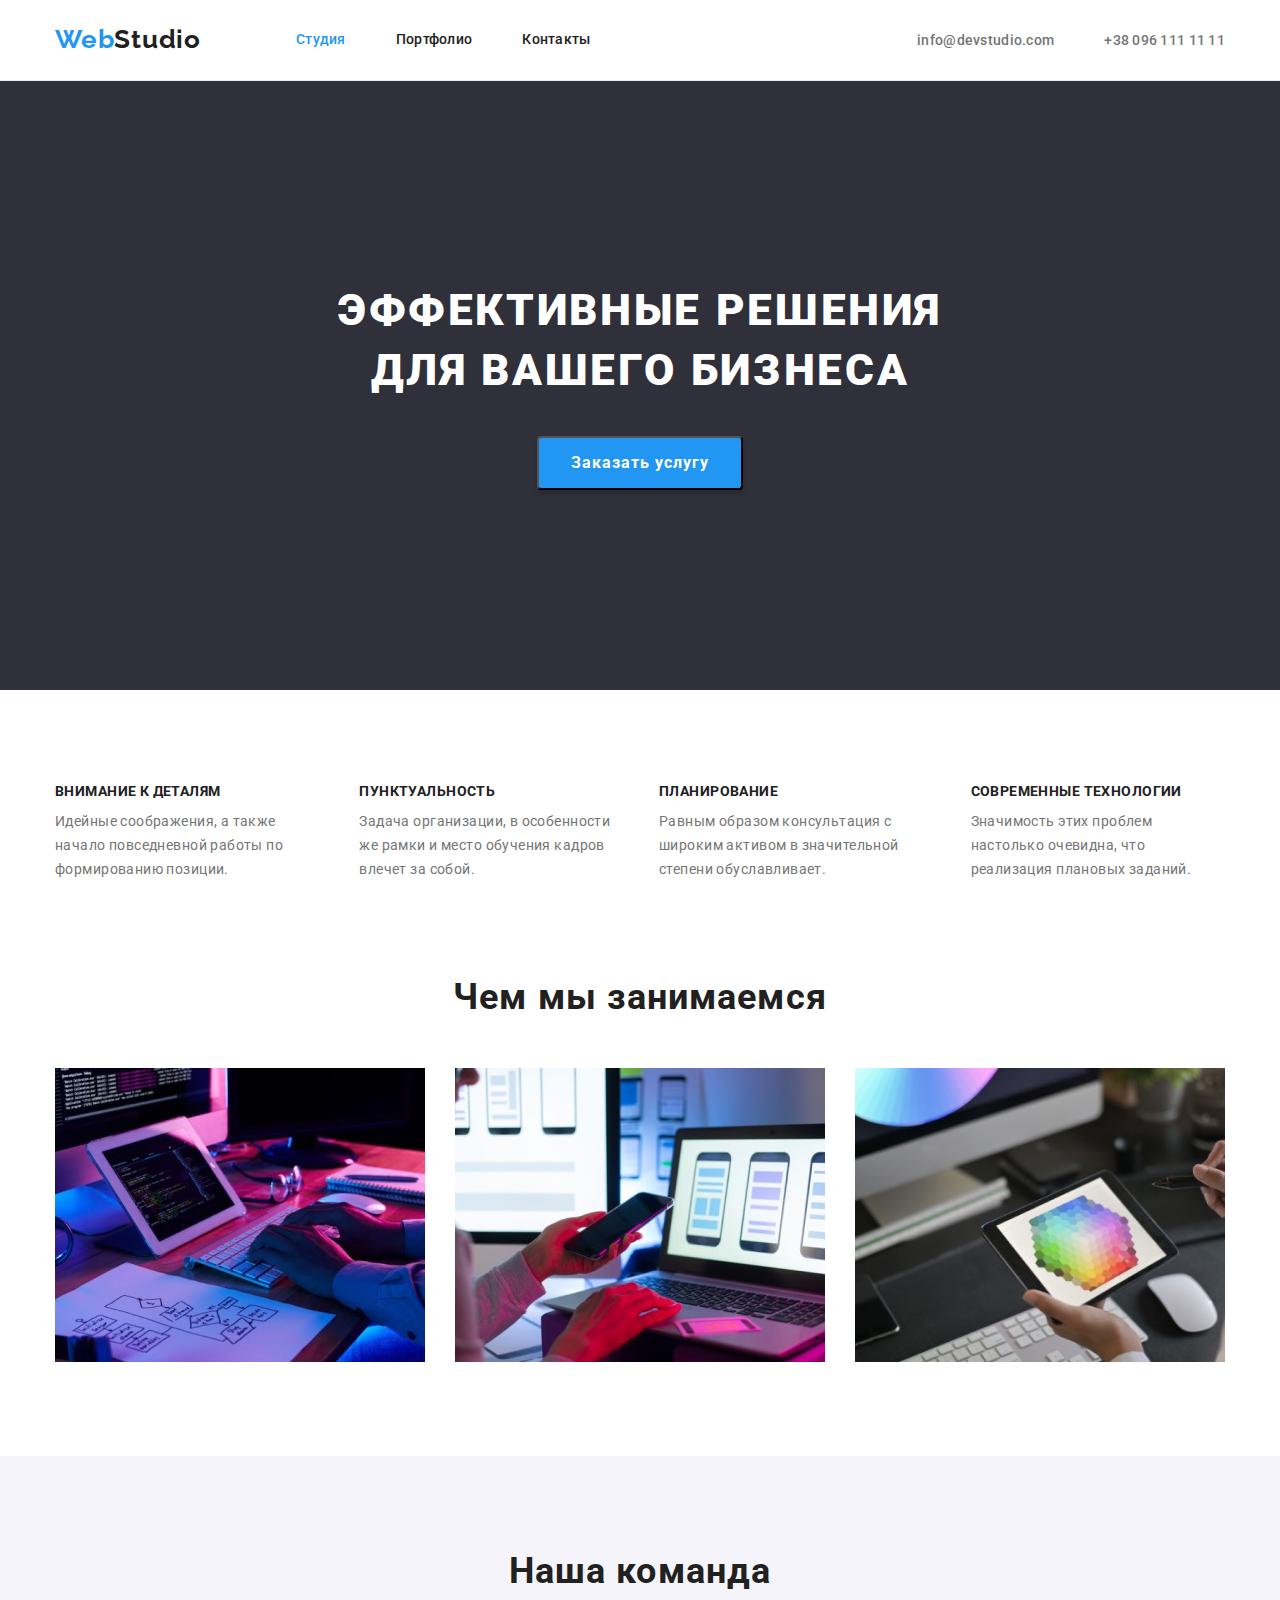
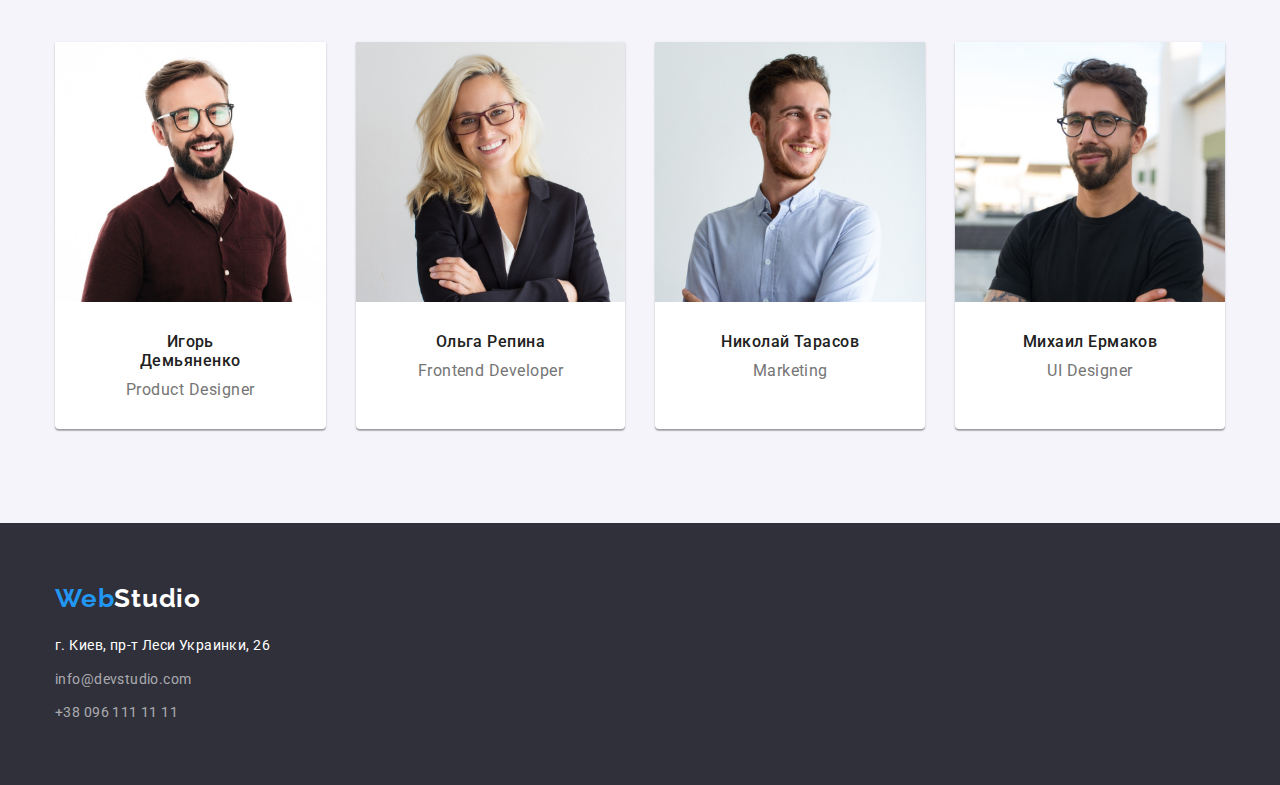
==== index.html @ 29672356 "clone file from hw-03" ====
<!DOCTYPE html>
<html lang="en">

<head>
    <meta charset="UTF-8" />
    <meta http-equiv="X-UA-Compatible" content="IE=edge" />
    <meta name="viewport" content="width=device-width, initial-scale=1.0" />
    <link rel="preconnect" href="https://fonts.googleapis.com" />
    <link rel="preconnect" href="https://fonts.gstatic.com" crossorigin />
    <link href="https://fonts.googleapis.com/css2?family=Raleway:wght@700&family=Roboto:wght@400;500;700;900&display=swap" rel="stylesheet" />
    <title>WebStudio</title>
    <link rel="stylesheet" href="https://cdnjs.cloudflare.com/ajax/libs/modern-normalize/1.1.0/modern-normalize.min.css" />
    <link rel="stylesheet" href="./css/styles.css" />
</head>

<body>
    <!-- Header -->
    <header class="header">
        <!-- Navigation -->
        <div class="container nav-container">
            <nav class="nav">
                <a href="./index.html" class="logo-header link">
            Web<span class="logo-header-span">Studio</span>
          </a>
                <ul class="nav-list list">
                    <li class="nav-item">
                        <a href="./index.html" class="nav-link current link">Студия</a>
                    </li>
                    <li class="nav-item">
                        <a href="./portfolio.html" class="nav-link link">Портфолио</a>
                    </li>
                    <li class="nav-item">
                        <a href="#" class="nav-link link">Контакты</a>
                    </li>
                </ul>
            </nav>

            <ul class="contact-nav list">
                <li class="contact-item">
                    <a href="mailto:info@devstudio.com" class="contact-link link">info@devstudio.com</a>
                </li>
                <li class="contact-item">
                    <a href="tel:+380961111111" class="contact-link link">+38 096 111 11 11</a>
                </li>
            </ul>
        </div>
    </header>
    <!-- Main Content -->
    <main class="main">
        <!-- Section order service -->
        <section class="order-service section">
            <div class="container">
                <h1 class="main-title">
                    Эффективные решения
                    <br /> для вашего бизнеса
                </h1>
                <button class="btn-primary" type="button">Заказать услугу</button>
            </div>
        </section>
        <!-- Section Features -->
        <section class="main-features section">
            <div class="container">
                <h2 class="visually-hidden">Особенности</h2>

                <ul class="features-list list">
                    <li class="feature-item">
                        <h3 class="title">Внимание к деталям</h3>
                        <p class="text">
                            Идейные соображения, а также начало повседневной работы по формированию позиции.
                        </p>
                    </li>

                    <li class="feature-item">
                        <h3 class="title">Пунктуальность</h3>
                        <p class="text">
                            Задача организации, в особенности же рамки и место обучения кадров влечет за собой.
                        </p>
                    </li>

                    <li class="feature-item">
                        <h3 class="title">Планирование</h3>
                        <p class="text">
                            Равным образом консультация с широким активом в значительной степени обуславливает.
                        </p>
                    </li>

                    <li class="feature-item">
                        <h3 class="title">Современные технологии</h3>
                        <p class="text">
                            Значимость этих проблем настолько очевидна, что реализация плановых заданий.
                        </p>
                    </li>
                </ul>
            </div>
        </section>
        <!-- Section what we do -->
        <section class="work section">
            <div class="container">
                <h2 class="work-title">Чем мы занимаемся</h2>
                <ul class="work-list list">
                    <li class="work-item">
                        <img src="images/box1.jpg" alt="Разработка приложения" width="370" />
                    </li>
                    <li class="work-item">
                        <img src="images/box2.jpg" alt="Разработка мобильного приложения" width="370" />
                    </li>
                    <li class="work-item">
                        <img src="images/box3.jpg" alt="Разработка дизайна" width="370" />
                    </li>
                </ul>
            </div>
        </section>
        <!-- Our team -->
        <section class="our-team section">
            <div class="container">
                <h2 class="our-team-title">Наша команда</h2>
                <ul class="team-list list">
                    <li class="team-item">
                        <img src="images/img.jpg" alt="Фото Игорь Демьяненко" class="photo-team" width="270" />
                        <div class="team-wrap">
                            <h3 class="title">Игорь Демьяненко</h3>
                            <p lang="en" class="text">Product Designer</p>
                        </div>
                    </li>

                    <li class="team-item">
                        <img src="images/img1.jpg" alt="Фото Ольга Репина" class="photo-team" width="270" />
                        <div class="team-wrap">
                            <h3 class="title">Ольга Репина</h3>
                            <p lang="en" class="text">Frontend Developer</p>
                        </div>
                    </li>

                    <li class="team-item">
                        <img src="images/img2.jpg" alt="Фото Николай Тарасов" class="photo-team" width="270" />
                        <div class="team-wrap">
                            <h3 class="title">Николай Тарасов</h3>
                            <p lang="en" class="text">Marketing</p>
                        </div>
                    </li>

                    <li class="team-item">
                        <img src="images/img3.jpg" alt="Фото Михаил Ермаков" class="photo-team" width="270" />
                        <div class="team-wrap">
                            <h3 class="title">Михаил Ермаков</h3>
                            <p lang="en" class="text">UI Designer</p>
                        </div>
                    </li>
                </ul>
            </div>
        </section>
    </main>
    <!-- Footer -->
    <footer class="footer">
        <address class="address">
        <div class="container">
          <a href="./index.html" class="logo-footer link">
            Web<span class="logo-footer-span">Studio</span>
          </a>
          <ul class="contacts list">
            <li class="contacts-item">
              <a
                href="https://goo.gl/maps/u7yBzn2zctHJCY1Q6"
                target="_blank"
                class="post-address link"
                rel="noreferrer noopener nofollow "
                >г. Киев, пр-т Леси Украинки, 26</a
              >
            </li>
            <li class="contacts-item">
              <a href="mailto:info@devstudio.com " class="contact-item-link link"
                >info@devstudio.com</a
              >
            </li>
            <li class="contacts-item">
              <a href="tel:+380961111111" class="contact-item-link link">+38 096 111 11 11</a>
            </li>
          </ul>
        </div>
      </address>
    </footer>
</body>

</html>
---- css/styles.css ----
:root {
    --brand-color: #2196f3;
    --btn-hover: #188ce8;
    --main-color: #212121;
    --second-color: #757575;
    --accent-color: #ffffff;
    --background: #2f303a;
    --foot-color: rgba(255, 255, 255, 0.6);
    --portfolio-bcg-color: #f5f4fa;
}

body {
    font-family: 'Roboto', sans-serif;
    font-style: normal;
    font-size: 14px;
    color: var(--main-color);
}

h1,
h2,
h3,
h4,
h5,
h6,
p {
    margin-top: 0;
    margin-bottom: 0;
}

ul,
ol {
    margin: 0;
    padding-left: 0;
}

img {
    display: block;
    max-width: 100%;
    height: auto;
}

.link {
    text-decoration: none;
    padding: 10px 0;
}

.list {
    list-style: none;
}

.section {
    padding-top: 94px;
    padding-bottom: 94px;
}


/* Header */

.header {
    border-bottom: 1px solid #ececec;
}

.container {
    width: 100%;
    max-width: 1200px;
    padding-left: 15px;
    padding-right: 15px;
    margin-left: auto;
    margin-right: auto;
}

.logo-header {
    font-family: 'Raleway', sans-serif;
    font-style: Bold;
    font-weight: 700;
    font-size: 26px;
    line-height: 1.2;
    letter-spacing: 0.03em;
    color: var(--brand-color);
    padding: 24px 0 25px;
}

.logo-header-span {
    color: var(--main-color);
}

.nav-container {
    display: flex;
    align-items: center;
}

.nav {
    display: flex;
    align-items: center;
}

.nav-list {
    font-weight: 500;
    line-height: 1.14;
    letter-spacing: 0.02em;
    margin-left: 95px;
    display: flex;
    gap: 50px;
}

.nav-list .nav-item:last-child {
    margin-right: 0;
}

.contact-nav {
    margin-left: auto;
    display: flex;
    justify-content: space-between;
}

.contact-nav .link {
    font-weight: 500;
    line-height: 1.14;
    letter-spacing: 0.02em;
    color: var(--second-color);
}

.contact-item {
    margin-left: 50px;
}

.contact-nav .contact-item:first-child {
    margin-left: 0;
}

.nav-link {
    color: var(--main-color);
    display: inline-block;
}

.current {
    color: var(--brand-color);
}

.nav-link:hover,
.contact-link:hover,
.contact-item-link:hover,
.post-address:hover,
.nav-link:focus,
.contact-link:focus,
.contact-item-link:focus,
.post-address:focus {
    color: var(--brand-color);
}


/* Main */

.order-service {
    background-color: var(--background);
    text-align: center;
    padding: 200px 0;
}

.main-title {
    margin-bottom: 35px;
    font-weight: 900;
    font-size: 44px;
    line-height: 1.36;
    text-align: center;
    letter-spacing: 0.06em;
    text-transform: uppercase;
    color: var(--accent-color);
}

.btn-primary {
    background: var(--brand-color);
    box-shadow: 0px 4px 4px rgba(0, 0, 0, 0.15);
    border-radius: 4px;
    font-family: inherit;
    font-style: normal;
    font-weight: 700;
    font-size: 16px;
    line-height: 1.9;
    text-align: center;
    letter-spacing: 0.06em;
    color: var(--accent-color);
    padding: 10px 32px;
}

.btn-primary:hover,
.btn-primary:focus {
    background-color: var(--btn-hover);
}


/* Features */

.features-list {
    display: flex;
    gap: 30px;
}

.visually-hidden {
    position: absolute;
    width: 1px;
    height: 1px;
    margin: -1px;
    border: 0;
    padding: 0;
    white-space: nowrap;
    clip-path: inset(100%);
    clip: rect(0 0 0 0);
    overflow: hidden;
}

.features-list .title {
    font-size: 14px;
    font-weight: 700;
    line-height: 1.14;
    letter-spacing: 0.03em;
    text-transform: uppercase;
    margin-bottom: 10px;
}

.features-list .text {
    font-weight: 400;
    line-height: 1.7;
    letter-spacing: 0.03em;
    color: var(--second-color);
}


/* What we do */

.work {
    padding-top: 0;
}

.work-title {
    margin-bottom: 50px;
}

.work-list {
    display: flex;
    justify-content: center;
    gap: 30px;
}


/* Our team */

.our-team {
    background-color: var(--portfolio-bcg-color);
}

.our-team-title {
    margin-bottom: 50px;
}

.team-list {
    display: flex;
    gap: 30px;
}

.team-item {
    margin-right: auto;
    background: #ffffff;
    box-shadow: 0px 1px 3px rgba(0, 0, 0, 0.12), 0px 1px 1px rgba(0, 0, 0, 0.14), 0px 2px 1px rgba(0, 0, 0, 0.2);
    border-radius: 0px 0px 4px 4px;
}

.work-title,
.our-team-title {
    font-weight: 700;
    font-size: 36px;
    line-height: 1.17;
    text-align: center;
    letter-spacing: 0.03em;
}

.team-wrap {
    padding: 30px 59px;
}

.team-list .title {
    font-weight: 500;
    font-size: 16px;
    line-height: 1.19;
    text-align: center;
    letter-spacing: 0.03em;
    margin-bottom: 10px;
}

.team-list .text {
    font-weight: 400;
    font-size: 16px;
    line-height: 1.19;
    text-align: center;
    letter-spacing: 0.03em;
    color: var(--second-color);
}


/* Footer */

.footer {
    padding: 60px 0;
    background-color: var(--background);
}

.address {
    font-style: normal;
}

.logo-footer {
    font-family: 'Raleway', sans-serif;
    font-weight: 700;
    font-size: 26px;
    line-height: 1.19;
    letter-spacing: 0.03em;
    color: var(--brand-color);
    padding: 0;
}

.logo-footer-span {
    color: var(--accent-color);
}

.contacts {
    margin-top: 20px;
}

.contacts .contacts-item {
    margin-bottom: 10px;
}

.contacts .contacts-item:last-child {
    margin-bottom: 0;
}

.post-address {
    font-weight: 400;
    line-height: 1.7;
    letter-spacing: 0.03em;
    color: var(--accent-color);
    padding: 0;
}

.contact-item-link {
    font-weight: 400;
    line-height: 1.7;
    letter-spacing: 0.03em;
    color: var(--foot-color);
    padding: 0;
}


/* portfolio css */

.filters {
    display: flex;
    justify-content: center;
    margin-bottom: 46px;
    gap: 8px;
}

.portfolio-btn {
    color: var(--main-color);
    background-color: var(--portfolio-bcg-color);
    border-radius: 4px;
    border-style: none;
    font-family: inherit;
    font-style: normal;
    font-weight: 500;
    font-size: 16px;
    line-height: 1.6;
    text-align: center;
    letter-spacing: 0.03em;
    cursor: pointer;
    padding: 6px 22px;
}

.portfolio-btn:hover,
.portfolio-btn:focus,
.current-btn {
    background-color: var(--brand-color);
    color: var(--accent-color);
    box-shadow: 0px 3px 1px rgba(0, 0, 0, 0.1), 0px 1px 2px rgba(0, 0, 0, 0.08), 0px 2px 2px rgba(0, 0, 0, 0.12);
}

.projects .title {
    font-weight: 700;
    font-size: 18px;
    line-height: 2;
    letter-spacing: 0.06em;
    margin-bottom: 4px;
}

.projects .text {
    font-weight: 400;
    font-size: 16px;
    line-height: 1.9;
    letter-spacing: 0.03em;
    color: var(--second-color);
}

.projects {
    display: flex;
    flex-wrap: wrap;
    gap: 30px;
}

.projects>.projects-item {
    width: calc((100% - 60px) / 3);
}

.item-wrap {
    border-bottom: 1px solid #eeeeee;
    border-left: 1px solid #eeeeee;
    border-right: 1px solid #eeeeee;
    padding: 20px 24px;
}
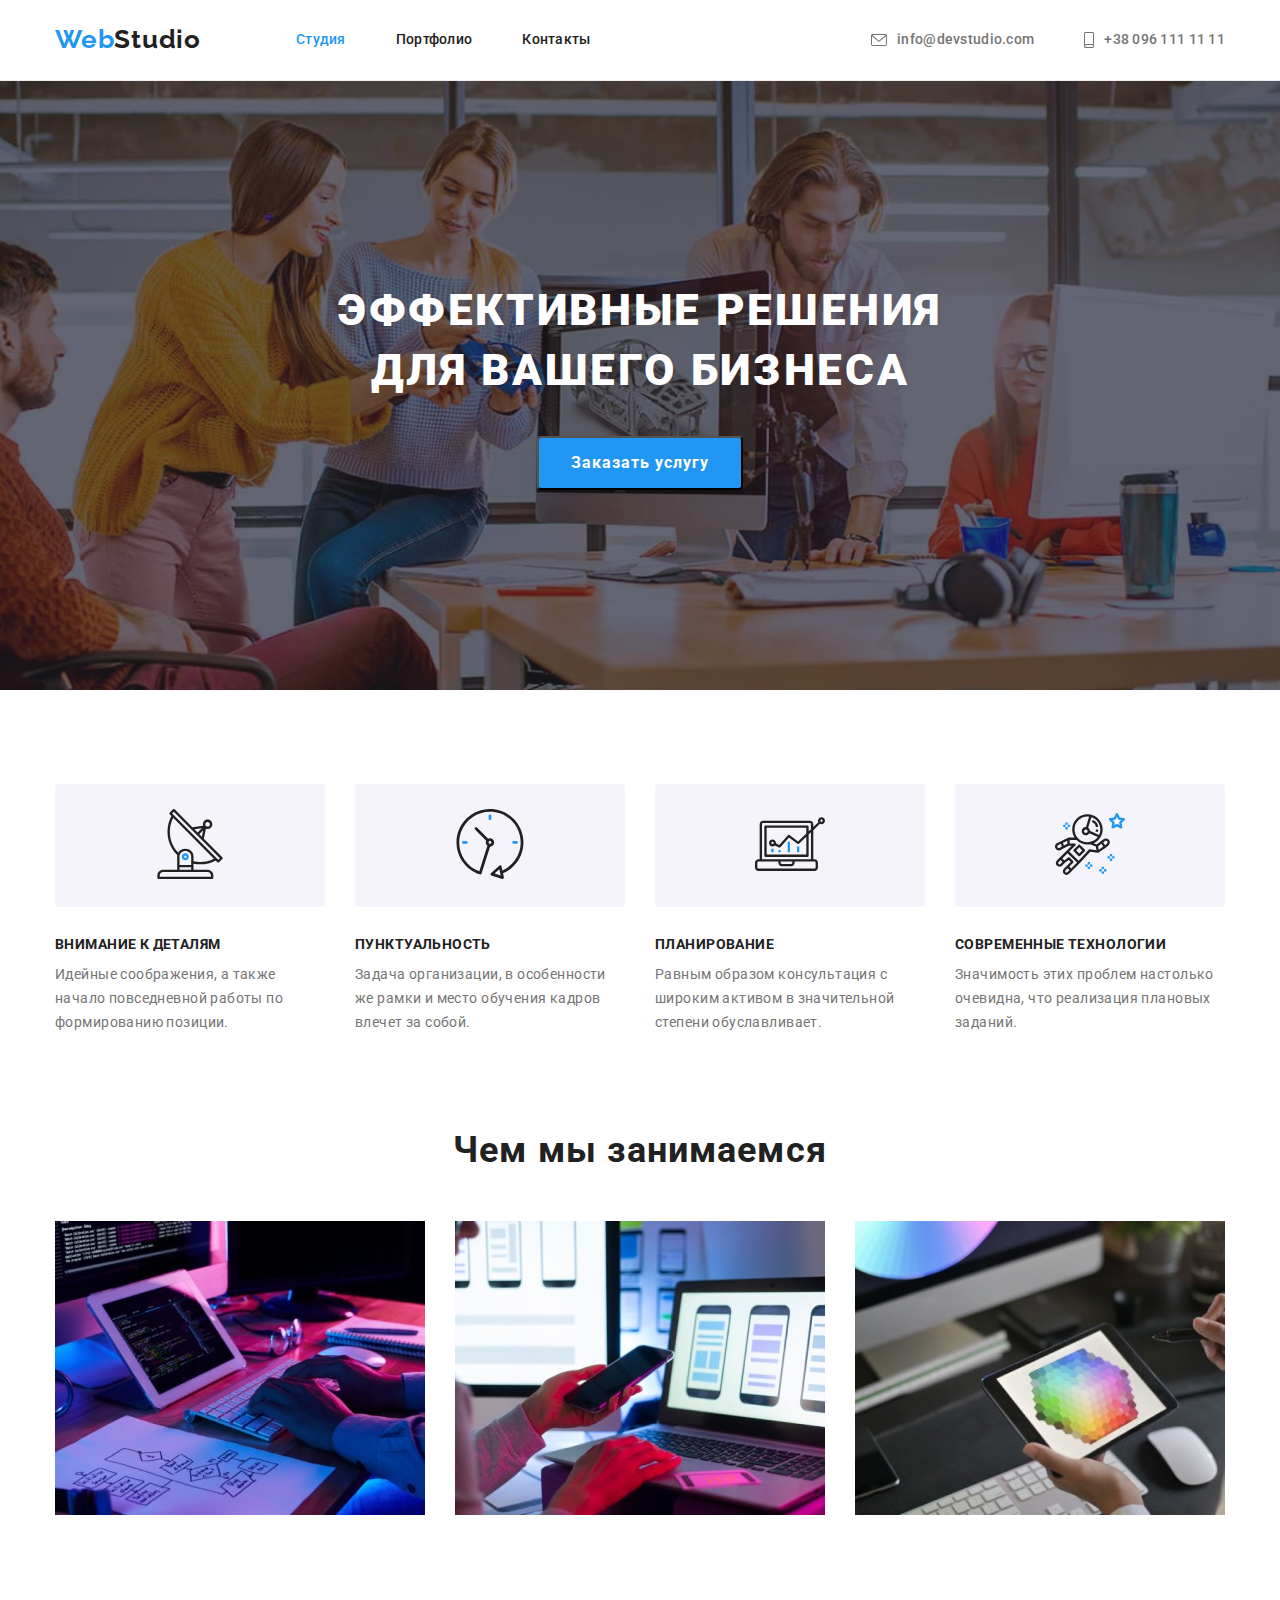
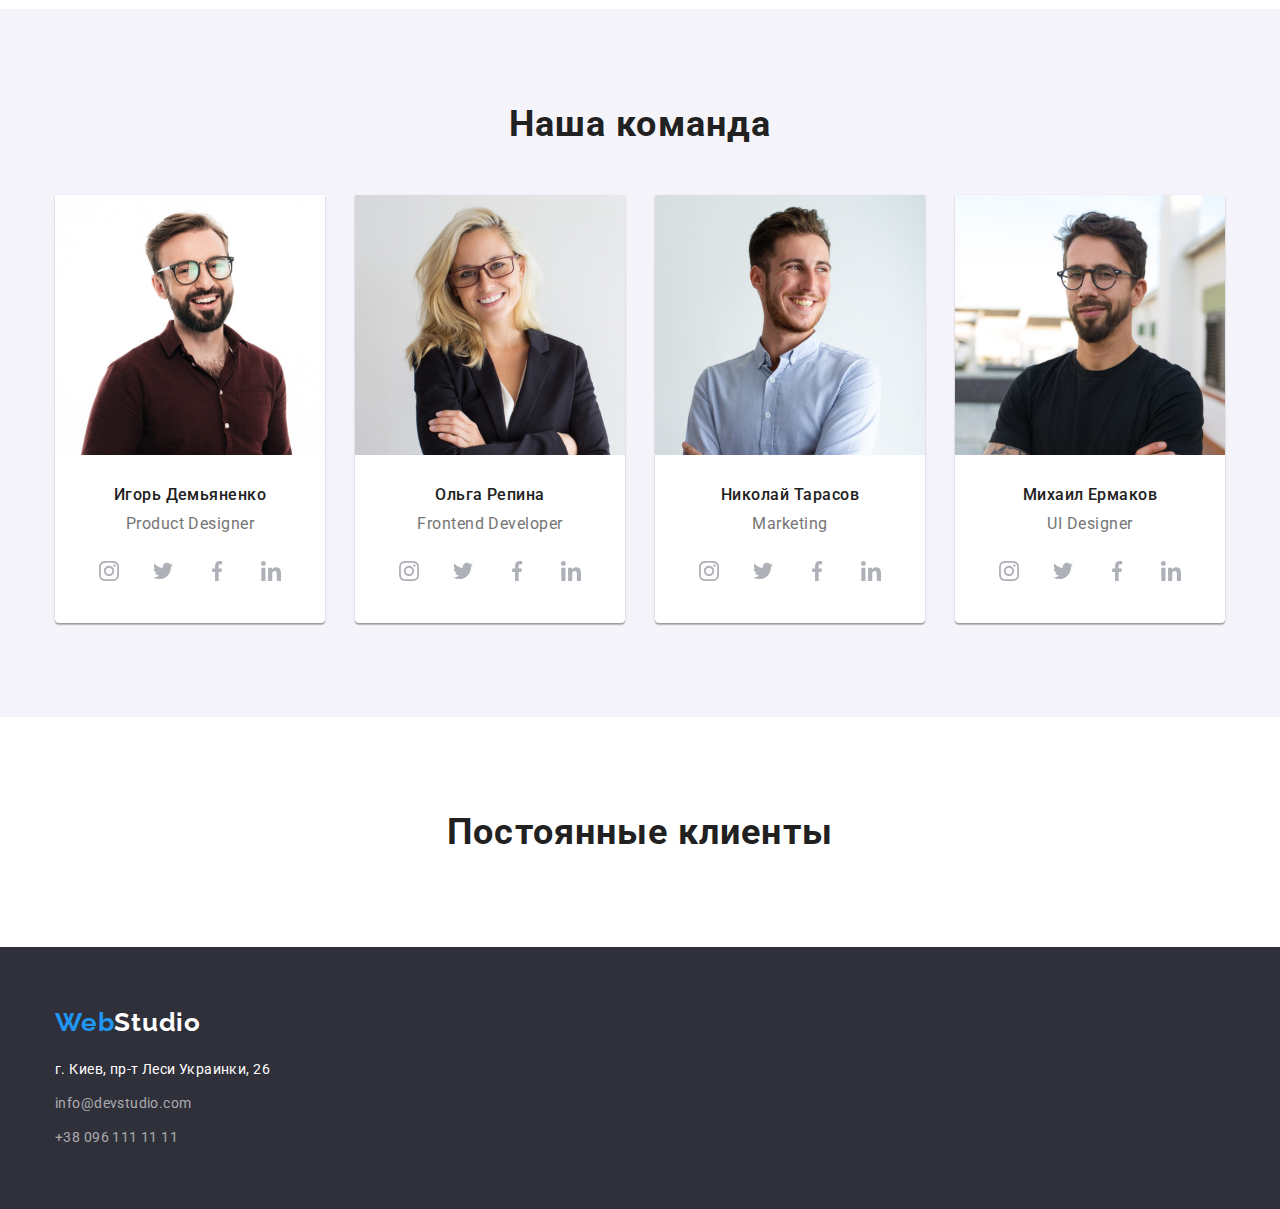
==== commit 7d43f8fb: "added layout changes" ====
--- a/index.html
+++ b/index.html
@@ -37,9 +37,15 @@
 
             <ul class="contact-nav list">
                 <li class="contact-item">
-                    <a href="mailto:info@devstudio.com" class="contact-link link">info@devstudio.com</a>
+                    <svg class="icon-header" width="16px" height="12px">
+              <use href="./images/icons.svg#icon-envelope"></use>
+            </svg>
+                    <a href="mailto:info@devstudio.com" class="contact-link link">info@devstudio.com </a>
                 </li>
                 <li class="contact-item">
+                    <svg class="icon-header" width="10px" height="16px">
+              <use href="./images/icons.svg#icon-smartphone"></use>
+            </svg>
                     <a href="tel:+380961111111" class="contact-link link">+38 096 111 11 11</a>
                 </li>
             </ul>
@@ -64,31 +70,59 @@
 
                 <ul class="features-list list">
                     <li class="feature-item">
-                        <h3 class="title">Внимание к деталям</h3>
-                        <p class="text">
-                            Идейные соображения, а также начало повседневной работы по формированию позиции.
-                        </p>
+                        <div class="features-card">
+                            <div class="icon-thumb">
+                                <svg class="icon-features" width="70" height="70">
+                    <use href="./images/icons.svg#icon-antenna"></use>
+                  </svg>
+                            </div>
+                            <h3 class="title">Внимание к деталям</h3>
+                            <p class="text">
+                                Идейные соображения, а также начало повседневной работы по формированию позиции.
+                            </p>
+                        </div>
                     </li>
 
                     <li class="feature-item">
-                        <h3 class="title">Пунктуальность</h3>
-                        <p class="text">
-                            Задача организации, в особенности же рамки и место обучения кадров влечет за собой.
-                        </p>
+                        <div class="features-card">
+                            <div class="icon-thumb">
+                                <svg class="icon-features" width="70" height="70">
+                    <use href="./images/icons.svg#icon-clock"></use>
+                  </svg>
+                            </div>
+                            <h3 class="title">Пунктуальность</h3>
+                            <p class="text">
+                                Задача организации, в особенности же рамки и место обучения кадров влечет за собой.
+                            </p>
+                        </div>
                     </li>
 
                     <li class="feature-item">
-                        <h3 class="title">Планирование</h3>
-                        <p class="text">
-                            Равным образом консультация с широким активом в значительной степени обуславливает.
-                        </p>
+                        <div class="features-card">
+                            <div class="icon-thumb">
+                                <svg class="icon-features" width="70" height="70">
+                    <use href="./images/icons.svg#icon-diagram"></use>
+                  </svg>
+                            </div>
+                            <h3 class="title">Планирование</h3>
+                            <p class="text">
+                                Равным образом консультация с широким активом в значительной степени обуславливает.
+                            </p>
+                        </div>
                     </li>
 
                     <li class="feature-item">
-                        <h3 class="title">Современные технологии</h3>
-                        <p class="text">
-                            Значимость этих проблем настолько очевидна, что реализация плановых заданий.
-                        </p>
+                        <div class="features-card">
+                            <div class="icon-thumb">
+                                <svg class="icon-features" width="70" height="70">
+                    <use href="./images/icons.svg#icon-astronaut"></use>
+                  </svg>
+                            </div>
+                            <h3 class="title">Современные технологии</h3>
+                            <p class="text">
+                                Значимость этих проблем настолько очевидна, что реализация плановых заданий.
+                            </p>
+                        </div>
                     </li>
                 </ul>
             </div>
@@ -120,6 +154,36 @@
                         <div class="team-wrap">
                             <h3 class="title">Игорь Демьяненко</h3>
                             <p lang="en" class="text">Product Designer</p>
+                            <ul class="team-soc list">
+                                <li class="team-soc-item">
+                                    <a href="" class="team-soc-link link">
+                                        <svg class="team-soc-icon" width="20" height="20">
+                        <use href="./images/icons.svg#icon-instagram"></use>
+                      </svg>
+                                    </a>
+                                </li>
+                                <li class="team-soc-item">
+                                    <a href="" class="team-soc-link link">
+                                        <svg class="team-soc-icon" width="20" height="20">
+                        <use href="./images/icons.svg#icon-twitter"></use>
+                      </svg>
+                                    </a>
+                                </li>
+                                <li class="team-soc-item">
+                                    <a href="" class="team-soc-link link">
+                                        <svg class="team-soc-icon" width="20" height="20">
+                        <use href="./images/icons.svg#icon-facebook"></use>
+                      </svg>
+                                    </a>
+                                </li>
+                                <li class="team-soc-item">
+                                    <a href="" class="team-soc-link link">
+                                        <svg class="team-soc-icon" width="20" height="20">
+                        <use href="./images/icons.svg#icon-linkedin"></use>
+                      </svg>
+                                    </a>
+                                </li>
+                            </ul>
                         </div>
                     </li>
 
@@ -128,6 +192,36 @@
                         <div class="team-wrap">
                             <h3 class="title">Ольга Репина</h3>
                             <p lang="en" class="text">Frontend Developer</p>
+                            <ul class="team-soc list">
+                                <li class="team-soc-item">
+                                    <a href="" class="team-soc-link link">
+                                        <svg class="team-soc-icon" width="20" height="20">
+                        <use href="./images/icons.svg#icon-instagram"></use>
+                      </svg>
+                                    </a>
+                                </li>
+                                <li class="team-soc-item">
+                                    <a href="" class="team-soc-link link">
+                                        <svg class="team-soc-icon" width="20" height="20">
+                        <use href="./images/icons.svg#icon-twitter"></use>
+                      </svg>
+                                    </a>
+                                </li>
+                                <li class="team-soc-item">
+                                    <a href="" class="team-soc-link link">
+                                        <svg class="team-soc-icon" width="20" height="20">
+                        <use href="./images/icons.svg#icon-facebook"></use>
+                      </svg>
+                                    </a>
+                                </li>
+                                <li class="team-soc-item">
+                                    <a href="" class="team-soc-link link">
+                                        <svg class="team-soc-icon" width="20" height="20">
+                        <use href="./images/icons.svg#icon-linkedin"></use>
+                      </svg>
+                                    </a>
+                                </li>
+                            </ul>
                         </div>
                     </li>
 
@@ -136,6 +230,36 @@
                         <div class="team-wrap">
                             <h3 class="title">Николай Тарасов</h3>
                             <p lang="en" class="text">Marketing</p>
+                            <ul class="team-soc list">
+                                <li class="team-soc-item">
+                                    <a href="" class="team-soc-link link">
+                                        <svg class="team-soc-icon" width="20" height="20">
+                        <use href="./images/icons.svg#icon-instagram"></use>
+                      </svg>
+                                    </a>
+                                </li>
+                                <li class="team-soc-item">
+                                    <a href="" class="team-soc-link link">
+                                        <svg class="team-soc-icon" width="20" height="20">
+                        <use href="./images/icons.svg#icon-twitter"></use>
+                      </svg>
+                                    </a>
+                                </li>
+                                <li class="team-soc-item">
+                                    <a href="" class="team-soc-link link">
+                                        <svg class="team-soc-icon" width="20" height="20">
+                        <use href="./images/icons.svg#icon-facebook"></use>
+                      </svg>
+                                    </a>
+                                </li>
+                                <li class="team-soc-item">
+                                    <a href="" class="team-soc-link link">
+                                        <svg class="team-soc-icon" width="20" height="20">
+                        <use href="./images/icons.svg#icon-linkedin"></use>
+                      </svg>
+                                    </a>
+                                </li>
+                            </ul>
                         </div>
                     </li>
 
@@ -144,7 +268,62 @@
                         <div class="team-wrap">
                             <h3 class="title">Михаил Ермаков</h3>
                             <p lang="en" class="text">UI Designer</p>
-                        </div>
+                            <ul class="team-soc list">
+                                <li class="team-soc-item">
+                                    <a href="" class="team-soc-link link">
+                                        <svg class="team-soc-icon" width="20" height="20">
+                        <use href="./images/icons.svg#icon-instagram"></use>
+                      </svg>
+                                    </a>
+                                </li>
+                                <li class="team-soc-item">
+                                    <a href="" class="team-soc-link link">
+                                        <svg class="team-soc-icon" width="20" height="20">
+                        <use href="./images/icons.svg#icon-twitter"></use>
+                      </svg>
+                                    </a>
+                                </li>
+                                <li class="team-soc-item">
+                                    <a href="" class="team-soc-link link">
+                                        <svg class="team-soc-icon" width="20" height="20">
+                        <use href="./images/icons.svg#icon-facebook"></use>
+                      </svg>
+                                    </a>
+                                </li>
+                                <li class="team-soc-item">
+                                    <a href="" class="team-soc-link link">
+                                        <svg class="team-soc-icon" width="20" height="20">
+                        <use href="./images/icons.svg#icon-linkedin"></use>
+                      </svg>
+                                    </a>
+                                </li>
+                            </ul>
+                        </div>
+                    </li>
+                </ul>
+            </div>
+        </section>
+        <section class="clients section">
+            <div class="container">
+                <h2 class="clients-title title">Постоянные клиенты</h2>
+                <ul class="clients-list list">
+                    <li class="clients-list-item">
+                        <a href="" class="clients-link link"></a>
+                    </li>
+                    <li class="clients-list-item">
+                        <a href="" class="clients-link link"></a>
+                    </li>
+                    <li class="clients-list-item">
+                        <a href="" class="clients-link link"></a>
+                    </li>
+                    <li class="clients-list-item">
+                        <a href="" class="clients-link link"></a>
+                    </li>
+                    <li class="clients-list-item">
+                        <a href="" class="clients-link link"></a>
+                    </li>
+                    <li class="clients-list-item">
+                        <a href="" class="clients-link link"></a>
                     </li>
                 </ul>
             </div>
--- a/css/styles.css
+++ b/css/styles.css
@@ -7,10 +7,11 @@
     --background: #2f303a;
     --foot-color: rgba(255, 255, 255, 0.6);
     --portfolio-bcg-color: #f5f4fa;
+    --icon-social-color: #afb1b8;
 }
 
 body {
-    font-family: 'Roboto', sans-serif;
+    font-family: "Roboto", sans-serif;
     font-style: normal;
     font-size: 14px;
     color: var(--main-color);
@@ -70,7 +71,7 @@
 }
 
 .logo-header {
-    font-family: 'Raleway', sans-serif;
+    font-family: "Raleway", sans-serif;
     font-style: Bold;
     font-weight: 700;
     font-size: 26px;
@@ -113,7 +114,7 @@
     justify-content: space-between;
 }
 
-.contact-nav .link {
+.contact-nav .contact-link {
     font-weight: 500;
     line-height: 1.14;
     letter-spacing: 0.02em;
@@ -122,10 +123,18 @@
 
 .contact-item {
     margin-left: 50px;
+    display: inline flex;
+    align-items: center;
+    color: var(--second-color);
 }
 
 .contact-nav .contact-item:first-child {
     margin-left: 0;
+}
+
+.icon-header {
+    margin-right: 10px;
+    fill: currentColor;
 }
 
 .nav-link {
@@ -144,7 +153,9 @@
 .nav-link:focus,
 .contact-link:focus,
 .contact-item-link:focus,
-.post-address:focus {
+.post-address:focus,
+.contact-item:hover,
+.contact-item:focus {
     color: var(--brand-color);
 }
 
@@ -152,7 +163,11 @@
 /* Main */
 
 .order-service {
-    background-color: var(--background);
+    max-width: 1600px;
+    background-image: linear-gradient(rgba(47, 48, 58, 0.4), rgba(47, 48, 58, 0.4)), url(../images/main-section-Img.jpg);
+    background-repeat: no-repeat;
+    background-size: cover;
+    background-position: center;
     text-align: center;
     padding: 200px 0;
 }
@@ -209,6 +224,14 @@
     overflow: hidden;
 }
 
+.icon-thumb {
+    /* display: flex; */
+    padding: 25px 100px;
+    margin-bottom: 30px;
+    background: #f5f4fa;
+    border-radius: 4px;
+}
+
 .features-list .title {
     font-size: 14px;
     font-weight: 700;
@@ -259,14 +282,15 @@
 }
 
 .team-item {
-    margin-right: auto;
+    /* margin-right: auto; */
     background: #ffffff;
     box-shadow: 0px 1px 3px rgba(0, 0, 0, 0.12), 0px 1px 1px rgba(0, 0, 0, 0.14), 0px 2px 1px rgba(0, 0, 0, 0.2);
     border-radius: 0px 0px 4px 4px;
 }
 
 .work-title,
-.our-team-title {
+.our-team-title,
+.clients-title {
     font-weight: 700;
     font-size: 36px;
     line-height: 1.17;
@@ -275,7 +299,7 @@
 }
 
 .team-wrap {
-    padding: 30px 59px;
+    padding: 30px 32px;
 }
 
 .team-list .title {
@@ -294,6 +318,33 @@
     text-align: center;
     letter-spacing: 0.03em;
     color: var(--second-color);
+    margin-bottom: 16px;
+}
+
+.team-soc {
+    display: flex;
+    justify-content: center;
+    gap: 10px;
+}
+
+.team-soc-link {
+    width: 44px;
+    height: 44px;
+    border-radius: 50%;
+    background-color: var(--accent-color);
+    display: flex;
+    align-items: center;
+    justify-content: center;
+    color: var(--icon-social-color);
+}
+
+.team-soc-icon {
+    fill: currentColor;
+}
+
+.team-soc-link:hover {
+    background-color: var(--brand-color);
+    color: var(--accent-color);
 }
 
 
@@ -309,7 +360,7 @@
 }
 
 .logo-footer {
-    font-family: 'Raleway', sans-serif;
+    font-family: "Raleway", sans-serif;
     font-weight: 700;
     font-size: 26px;
     line-height: 1.19;
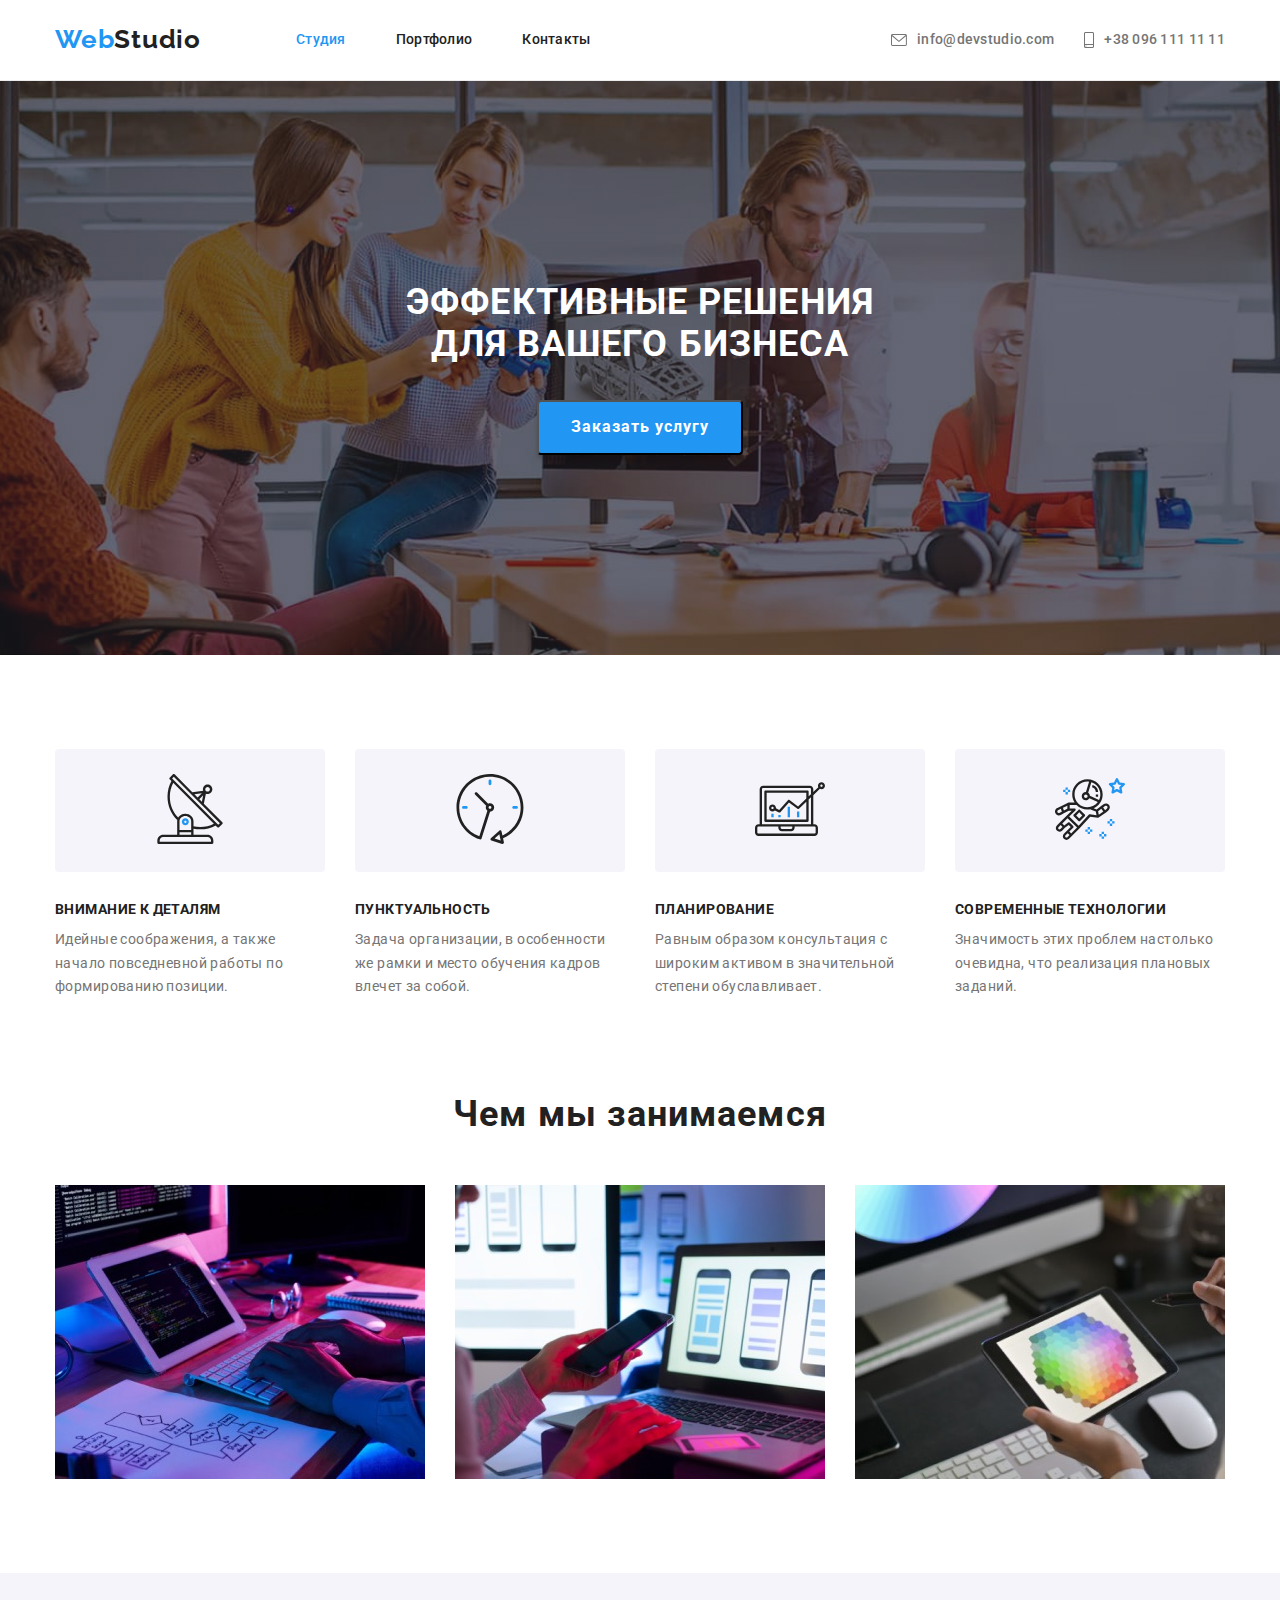
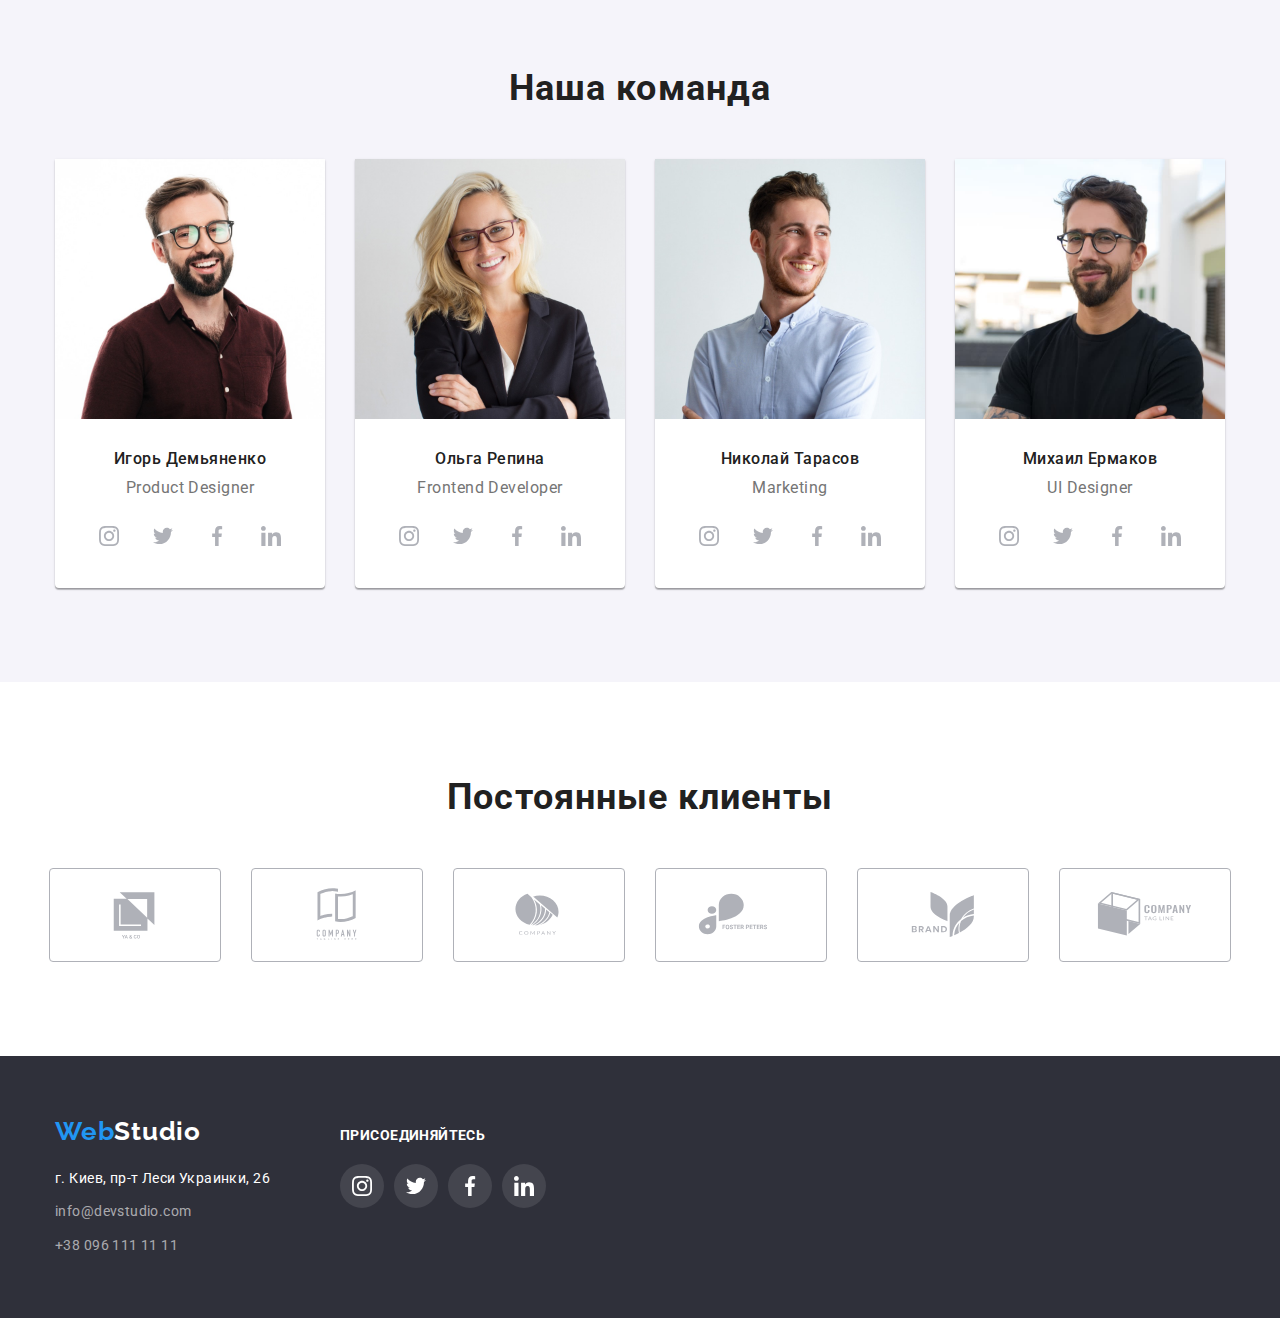
==== commit 4304fdbc: "add icon, styles, shadow" ====
--- a/index.html
+++ b/index.html
@@ -37,95 +37,98 @@
 
             <ul class="contact-nav list">
                 <li class="contact-item">
-                    <svg class="icon-header" width="16px" height="12px">
-              <use href="./images/icons.svg#icon-envelope"></use>
-            </svg>
-                    <a href="mailto:info@devstudio.com" class="contact-link link">info@devstudio.com </a>
+                    <a href="mailto:info@devstudio.com" class="contact-link link">
+                        <svg class="icon-header" width="16px" height="12px">
+                <use href="./images/icons.svg#icon-envelope"></use>
+              </svg> info@devstudio.com
+                    </a>
                 </li>
                 <li class="contact-item">
-                    <svg class="icon-header" width="10px" height="16px">
-              <use href="./images/icons.svg#icon-smartphone"></use>
-            </svg>
-                    <a href="tel:+380961111111" class="contact-link link">+38 096 111 11 11</a>
-                </li>
-            </ul>
-        </div>
+                    <a href="tel:+380961111111" class="contact-link link">
+                        <svg class="icon-header" width="10px" height="16px">
+                <use href="./images/icons.svg#icon-smartphone"></use></svg
+              >+38 096 111 11 11</a
+            >
+          </li>
+        </ul>
+      </div>
     </header>
     <!-- Main Content -->
     <main class="main">
-        <!-- Section order service -->
-        <section class="order-service section">
-            <div class="container">
-                <h1 class="main-title">
-                    Эффективные решения
-                    <br /> для вашего бизнеса
-                </h1>
-                <button class="btn-primary" type="button">Заказать услугу</button>
-            </div>
-        </section>
-        <!-- Section Features -->
-        <section class="main-features section">
-            <div class="container">
-                <h2 class="visually-hidden">Особенности</h2>
-
-                <ul class="features-list list">
-                    <li class="feature-item">
-                        <div class="features-card">
-                            <div class="icon-thumb">
-                                <svg class="icon-features" width="70" height="70">
+      <!-- Section order service -->
+      <section class="hero section">
+        <div class="container">
+          <h1 class="hero-title">
+            Эффективные решения
+            <br />
+            для вашего бизнеса
+          </h1>
+          <button class="btn-primary" type="button">Заказать услугу</button>
+        </div>
+      </section>
+      <!-- Section Features -->
+      <section class="main-features section">
+        <div class="container">
+          <h2 class="visually-hidden">Особенности</h2>
+
+          <ul class="features-list list">
+            <li class="feature-item">
+              <div class="features-card">
+                <div class="icon-thumb">
+                  <svg class="icon-features" width="70" height="70">
                     <use href="./images/icons.svg#icon-antenna"></use>
                   </svg>
-                            </div>
-                            <h3 class="title">Внимание к деталям</h3>
-                            <p class="text">
-                                Идейные соображения, а также начало повседневной работы по формированию позиции.
-                            </p>
-                        </div>
-                    </li>
-
-                    <li class="feature-item">
-                        <div class="features-card">
-                            <div class="icon-thumb">
-                                <svg class="icon-features" width="70" height="70">
+        </div>
+        <h3 class="title">Внимание к деталям</h3>
+        <p class="text">
+            Идейные соображения, а также начало повседневной работы по формированию позиции.
+        </p>
+        </div>
+        </li>
+
+        <li class="feature-item">
+            <div class="features-card">
+                <div class="icon-thumb">
+                    <svg class="icon-features" width="70" height="70">
                     <use href="./images/icons.svg#icon-clock"></use>
                   </svg>
-                            </div>
-                            <h3 class="title">Пунктуальность</h3>
-                            <p class="text">
-                                Задача организации, в особенности же рамки и место обучения кадров влечет за собой.
-                            </p>
-                        </div>
-                    </li>
-
-                    <li class="feature-item">
-                        <div class="features-card">
-                            <div class="icon-thumb">
-                                <svg class="icon-features" width="70" height="70">
+                </div>
+                <h3 class="title">Пунктуальность</h3>
+                <p class="text">
+                    Задача организации, в особенности же рамки и место обучения кадров влечет за собой.
+                </p>
+            </div>
+        </li>
+
+        <li class="feature-item">
+            <div class="features-card">
+                <div class="icon-thumb">
+                    <svg class="icon-features" width="70" height="70">
                     <use href="./images/icons.svg#icon-diagram"></use>
                   </svg>
-                            </div>
-                            <h3 class="title">Планирование</h3>
-                            <p class="text">
-                                Равным образом консультация с широким активом в значительной степени обуславливает.
-                            </p>
-                        </div>
-                    </li>
-
-                    <li class="feature-item">
-                        <div class="features-card">
-                            <div class="icon-thumb">
-                                <svg class="icon-features" width="70" height="70">
+                </div>
+                <h3 class="title">Планирование</h3>
+                <p class="text">
+                    Равным образом консультация с широким активом в значительной степени обуславливает.
+                </p>
+            </div>
+        </li>
+
+        <li class="feature-item">
+            <div class="features-card">
+                <div class="icon-thumb">
+                    <svg class="icon-features" width="70" height="70">
                     <use href="./images/icons.svg#icon-astronaut"></use>
                   </svg>
-                            </div>
-                            <h3 class="title">Современные технологии</h3>
-                            <p class="text">
-                                Значимость этих проблем настолько очевидна, что реализация плановых заданий.
-                            </p>
-                        </div>
-                    </li>
-                </ul>
-            </div>
+                </div>
+                <h3 class="title">Современные технологии</h3>
+                <p class="text">
+                    Значимость этих проблем настолько очевидна, что реализация плановых заданий.
+                </p>
+            </div>
+        </li>
+        </ul>
+        </div>
         </section>
         <!-- Section what we do -->
         <section class="work section">
@@ -308,56 +311,117 @@
                 <h2 class="clients-title title">Постоянные клиенты</h2>
                 <ul class="clients-list list">
                     <li class="clients-list-item">
-                        <a href="" class="clients-link link"></a>
-                    </li>
-                    <li class="clients-list-item">
-                        <a href="" class="clients-link link"></a>
-                    </li>
-                    <li class="clients-list-item">
-                        <a href="" class="clients-link link"></a>
-                    </li>
-                    <li class="clients-list-item">
-                        <a href="" class="clients-link link"></a>
-                    </li>
-                    <li class="clients-list-item">
-                        <a href="" class="clients-link link"></a>
-                    </li>
-                    <li class="clients-list-item">
-                        <a href="" class="clients-link link"></a>
+                        <a href="" class="clients-link link">
+                            <svg class="icon-client" width="106" height="60">
+                  <use href="./images/icons.svg#icon-client1"></use>
+                </svg>
+                        </a>
+                    </li>
+                    <li class="clients-list-item">
+                        <a href="" class="clients-link link">
+                            <svg class="icon-client" width="106" height="60">
+                  <use href="./images/icons.svg#icon-client2"></use>
+                </svg>
+                        </a>
+                    </li>
+                    <li class="clients-list-item">
+                        <a href="" class="clients-link link">
+                            <svg class="icon-client" width="106" height="60">
+                  <use href="./images/icons.svg#icon-client3"></use>
+                </svg>
+                        </a>
+                    </li>
+                    <li class="clients-list-item">
+                        <a href="" class="clients-link link">
+                            <svg class="icon-client" width="106" height="60">
+                  <use href="./images/icons.svg#icon-client4"></use>
+                </svg>
+                        </a>
+                    </li>
+                    <li class="clients-list-item">
+                        <a href="" class="clients-link link">
+                            <svg class="icon-client" width="106" height="60">
+                  <use href="./images/icons.svg#icon-client5"></use>
+                </svg>
+                        </a>
+                    </li>
+                    <li class="clients-list-item">
+                        <a href="" class="clients-link link">
+                            <svg class="icon-client" width="106" height="60">
+                  <use href="./images/icons.svg#icon-client6"></use>
+                </svg>
+                        </a>
                     </li>
                 </ul>
             </div>
         </section>
-    </main>
-    <!-- Footer -->
-    <footer class="footer">
-        <address class="address">
+        </main>
+        <!-- Footer -->
+        <footer class="footer">
+            <address class="address">
         <div class="container">
-          <a href="./index.html" class="logo-footer link">
-            Web<span class="logo-footer-span">Studio</span>
-          </a>
-          <ul class="contacts list">
-            <li class="contacts-item">
-              <a
-                href="https://goo.gl/maps/u7yBzn2zctHJCY1Q6"
-                target="_blank"
-                class="post-address link"
-                rel="noreferrer noopener nofollow "
-                >г. Киев, пр-т Леси Украинки, 26</a
-              >
-            </li>
-            <li class="contacts-item">
-              <a href="mailto:info@devstudio.com " class="contact-item-link link"
-                >info@devstudio.com</a
-              >
-            </li>
-            <li class="contacts-item">
-              <a href="tel:+380961111111" class="contact-item-link link">+38 096 111 11 11</a>
-            </li>
-          </ul>
+          <div class="footer-wrap">
+            <div class="adress-wrap">
+              <a href="./index.html" class="logo-footer link">
+                Web<span class="logo-footer-span">Studio</span>
+              </a>
+              <ul class="contacts list">
+                <li class="contacts-item">
+                  <a
+                    href="https://goo.gl/maps/u7yBzn2zctHJCY1Q6"
+                    target="_blank"
+                    class="post-address link"
+                    rel="noreferrer noopener nofollow "
+                    >г. Киев, пр-т Леси Украинки, 26</a
+                  >
+                </li>
+                <li class="contacts-item">
+                  <a href="mailto:info@devstudio.com " class="contact-item-link link"
+                    >info@devstudio.com</a
+                  >
+                </li>
+                <li class="contacts-item">
+                  <a href="tel:+380961111111" class="contact-item-link link">+38 096 111 11 11</a>
+                </li>
+              </ul>
+            </div>
+            <div class="footer-soc-wrap">
+              <h2 class="footer-soc-title title">Присоединяйтесь</h2>
+              <ul class="footer-soc list">
+                <li class="footer-soc-item">
+                  <a href="" class="footer-soc-link link">
+                    <svg class="footer-soc-icon" width="20" height="20">
+                      <use href="./images/icons.svg#icon-instagram"></use>
+                    </svg>
+                  </a>
+                </li>
+                <li class="footer-soc-item">
+                  <a href="" class="footer-soc-link link">
+                    <svg class="footer-soc-icon" width="20" height="20">
+                      <use href="./images/icons.svg#icon-twitter"></use>
+                    </svg>
+                  </a>
+                </li>
+                <li class="footer-soc-item">
+                  <a href="" class="footer-soc-link link">
+                    <svg class="footer-soc-icon" width="20" height="20">
+                      <use href="./images/icons.svg#icon-facebook"></use>
+                    </svg>
+                  </a>
+                </li>
+                <li class="footer-soc-item">
+                  <a href="" class="footer-soc-link link">
+                    <svg class="footer-soc-icon" width="20" height="20">
+                      <use href="./images/icons.svg#icon-linkedin"></use>
+                    </svg>
+                  </a>
+                </li>
+              </ul>
+            </div>
+          </div>
         </div>
       </address>
-    </footer>
+        </footer>
 </body>
 
 </html>--- a/css/styles.css
+++ b/css/styles.css
@@ -42,7 +42,7 @@
 
 .link {
     text-decoration: none;
-    padding: 10px 0;
+    padding: 0;
 }
 
 .list {
@@ -112,24 +112,17 @@
     margin-left: auto;
     display: flex;
     justify-content: space-between;
-}
-
-.contact-nav .contact-link {
+    gap: 30px;
+}
+
+.contact-link {
     font-weight: 500;
     line-height: 1.14;
     letter-spacing: 0.02em;
     color: var(--second-color);
-}
-
-.contact-item {
-    margin-left: 50px;
-    display: inline flex;
+    display: flex;
     align-items: center;
-    color: var(--second-color);
-}
-
-.contact-nav .contact-item:first-child {
-    margin-left: 0;
+    padding: 10px 0;
 }
 
 .icon-header {
@@ -140,6 +133,7 @@
 .nav-link {
     color: var(--main-color);
     display: inline-block;
+    padding: 10px 0;
 }
 
 .current {
@@ -153,17 +147,16 @@
 .nav-link:focus,
 .contact-link:focus,
 .contact-item-link:focus,
-.post-address:focus,
-.contact-item:hover,
-.contact-item:focus {
+.post-address:focus {
     color: var(--brand-color);
 }
 
 
 /* Main */
 
-.order-service {
+.hero {
     max-width: 1600px;
+    margin: 0 auto;
     background-image: linear-gradient(rgba(47, 48, 58, 0.4), rgba(47, 48, 58, 0.4)), url(../images/main-section-Img.jpg);
     background-repeat: no-repeat;
     background-size: cover;
@@ -172,7 +165,7 @@
     padding: 200px 0;
 }
 
-.main-title {
+.hero-title {
     margin-bottom: 35px;
     font-weight: 900;
     font-size: 44px;
@@ -289,6 +282,7 @@
 }
 
 .work-title,
+.hero-title,
 .our-team-title,
 .clients-title {
     font-weight: 700;
@@ -348,6 +342,36 @@
 }
 
 
+/* Clients */
+
+.clients-list {
+    display: flex;
+    gap: 30px;
+    justify-content: center;
+    margin-top: 50px;
+}
+
+.clients-link {
+    padding: 16px 32px;
+    border: 1px solid var(--icon-social-color);
+    border-radius: 4px;
+    color: var(--icon-social-color);
+    display: flex;
+    align-items: center;
+    justify-content: center;
+}
+
+.icon-client {
+    fill: currentColor;
+}
+
+.clients-link:hover,
+.client-link:focus {
+    color: var(--brand-color);
+    border: 1px solid var(--brand-color);
+}
+
+
 /* Footer */
 
 .footer {
@@ -399,6 +423,50 @@
     letter-spacing: 0.03em;
     color: var(--foot-color);
     padding: 0;
+}
+
+.footer-soc-title {
+    font-weight: 700;
+    font-size: 14px;
+    line-height: 1.14;
+    letter-spacing: 0.03em;
+    text-transform: uppercase;
+    color: var(--accent-color);
+    margin-bottom: 20px;
+}
+
+.footer-soc {
+    display: flex;
+    gap: 10px;
+}
+
+.footer-soc-link {
+    width: 44px;
+    height: 44px;
+    border-radius: 50%;
+    background-color: rgba(255, 255, 255, 0.1);
+    display: flex;
+    align-items: center;
+    justify-content: center;
+    color: var(--accent-color);
+}
+
+.footer-soc-icon {
+    fill: currentColor;
+}
+
+.footer-soc-link:hover,
+.footer-soc-link:focus {
+    background-color: var(--brand-color);
+}
+
+.footer-soc-wrap {
+    margin-top: 12px;
+}
+
+.footer-wrap {
+    display: flex;
+    gap: 70px;
 }
 
 
@@ -466,4 +534,14 @@
     border-left: 1px solid #eeeeee;
     border-right: 1px solid #eeeeee;
     padding: 20px 24px;
+}
+
+.project-link {
+    display: block;
+    padding: 0;
+}
+
+.project-link:hover,
+.project-link:focus {
+    box-shadow: 0px 1px 1px rgba(0, 0, 0, 0.12), 0px 4px 4px rgba(0, 0, 0, 0.06), 1px 4px 6px rgba(0, 0, 0, 0.16);
 }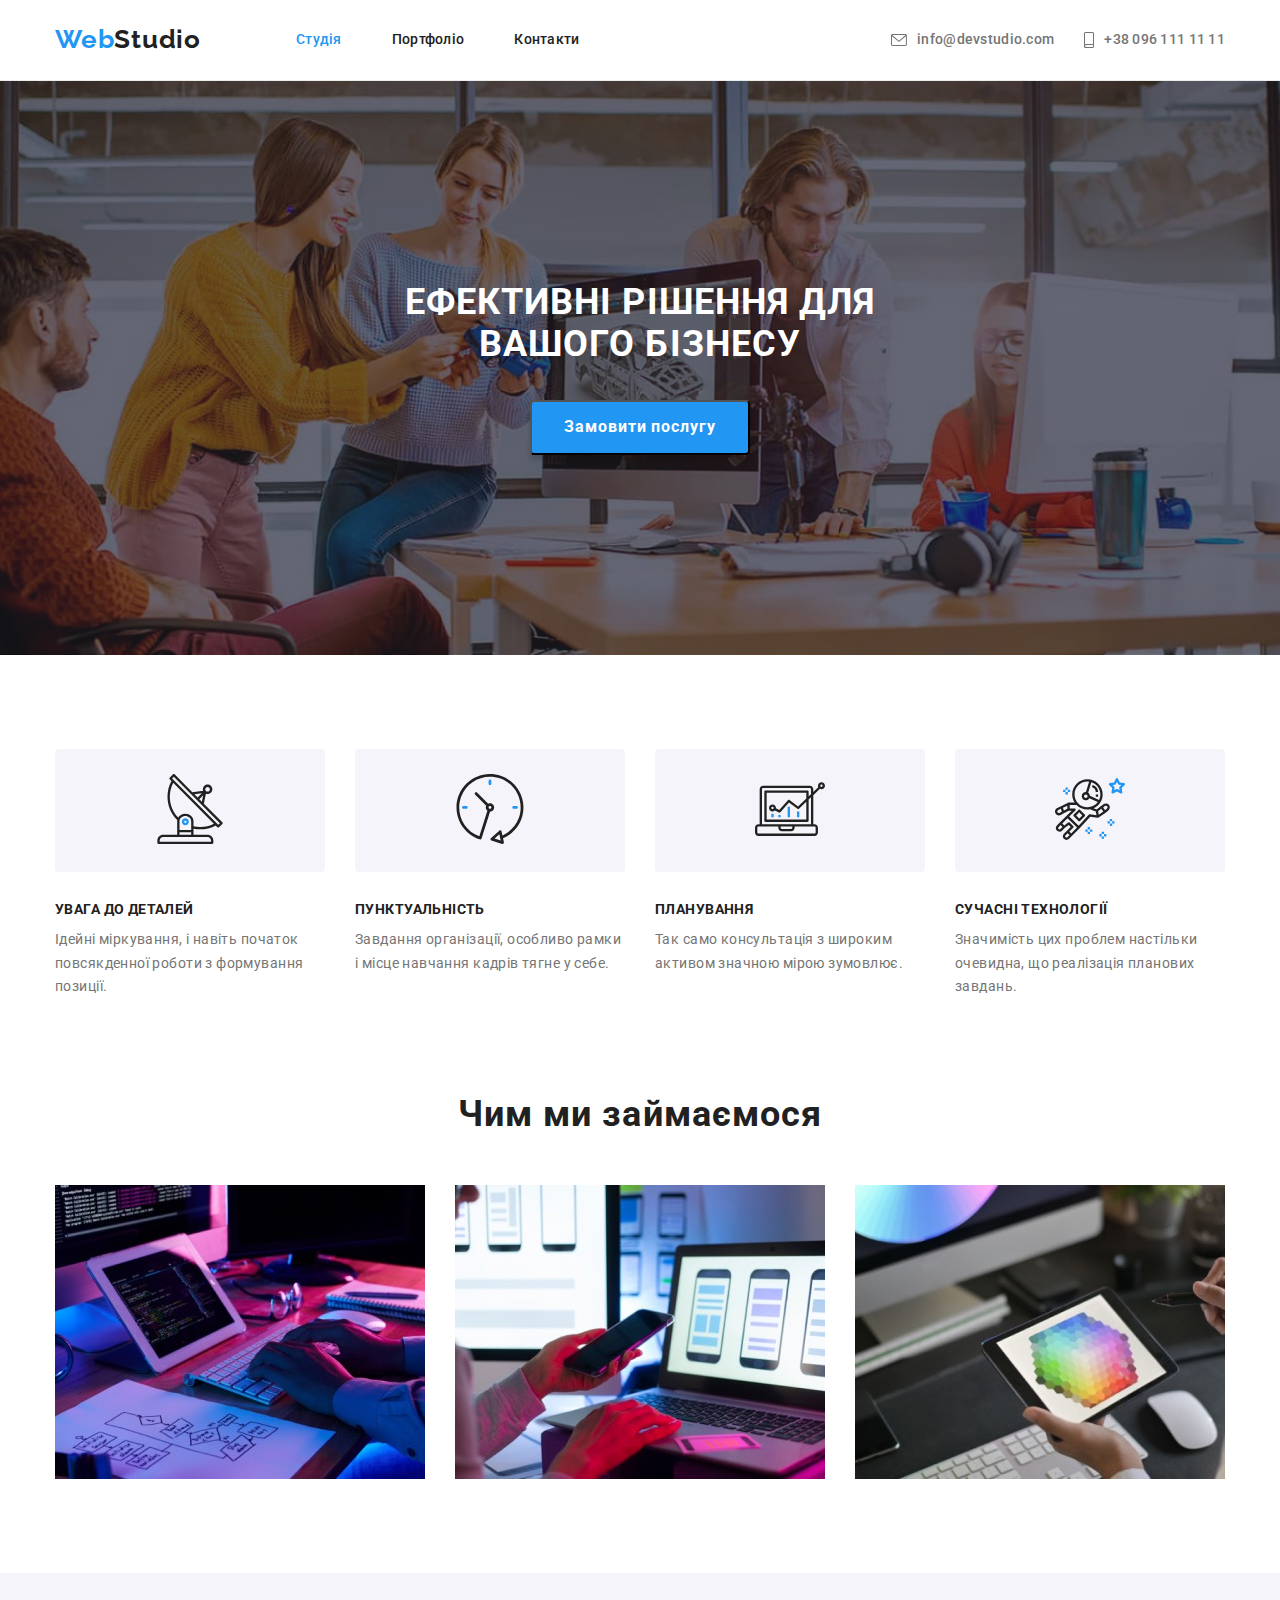
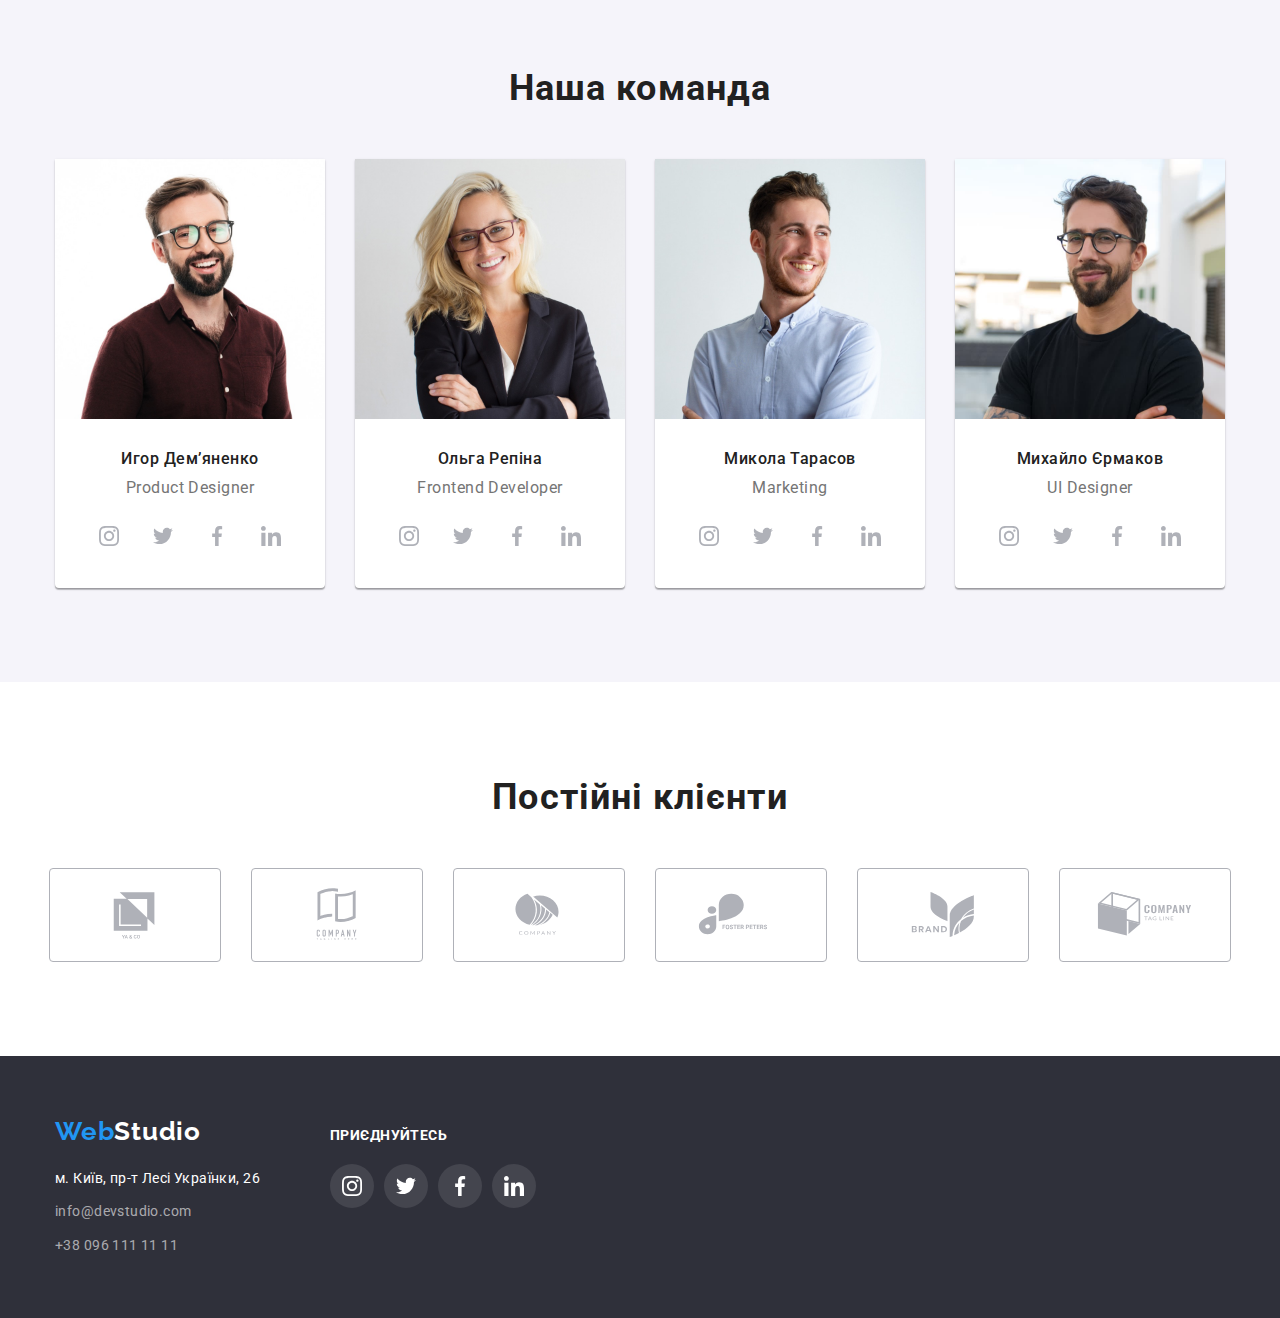
==== commit caafb1ef: "add ukr lang" ====
--- a/index.html
+++ b/index.html
@@ -24,13 +24,13 @@
           </a>
                 <ul class="nav-list list">
                     <li class="nav-item">
-                        <a href="./index.html" class="nav-link current link">Студия</a>
+                        <a href="./index.html" class="nav-link current link">Студія</a>
                     </li>
                     <li class="nav-item">
-                        <a href="./portfolio.html" class="nav-link link">Портфолио</a>
+                        <a href="./portfolio.html" class="nav-link link">Портфоліо</a>
                     </li>
                     <li class="nav-item">
-                        <a href="#" class="nav-link link">Контакты</a>
+                        <a href="#" class="nav-link link">Контакти</a>
                     </li>
                 </ul>
             </nav>
@@ -59,17 +59,17 @@
       <section class="hero section">
         <div class="container">
           <h1 class="hero-title">
-            Эффективные решения
+            Ефективні рішення для
             <br />
-            для вашего бизнеса
+            вашого бізнесу
           </h1>
-          <button class="btn-primary" type="button">Заказать услугу</button>
+          <button class="btn-primary" type="button">Замовити послугу</button>
         </div>
       </section>
       <!-- Section Features -->
       <section class="main-features section">
         <div class="container">
-          <h2 class="visually-hidden">Особенности</h2>
+          <h2 class="visually-hidden">Особливості</h2>
 
           <ul class="features-list list">
             <li class="feature-item">
@@ -79,9 +79,9 @@
                     <use href="./images/icons.svg#icon-antenna"></use>
                   </svg>
         </div>
-        <h3 class="title">Внимание к деталям</h3>
+        <h3 class="title">Увага до деталей</h3>
         <p class="text">
-            Идейные соображения, а также начало повседневной работы по формированию позиции.
+            Ідейні міркування, і навіть початок повсякденної роботи з формування позиції.
         </p>
         </div>
         </li>
@@ -93,9 +93,9 @@
                     <use href="./images/icons.svg#icon-clock"></use>
                   </svg>
                 </div>
-                <h3 class="title">Пунктуальность</h3>
+                <h3 class="title">Пунктуальність</h3>
                 <p class="text">
-                    Задача организации, в особенности же рамки и место обучения кадров влечет за собой.
+                    Завдання організації, особливо рамки і місце навчання кадрів тягне у себе.
                 </p>
             </div>
         </li>
@@ -107,10 +107,8 @@
                     <use href="./images/icons.svg#icon-diagram"></use>
                   </svg>
                 </div>
-                <h3 class="title">Планирование</h3>
-                <p class="text">
-                    Равным образом консультация с широким активом в значительной степени обуславливает.
-                </p>
+                <h3 class="title">Планування</h3>
+                <p class="text">Так само консультація з широким активом значною мірою зумовлює.</p>
             </div>
         </li>
 
@@ -121,9 +119,9 @@
                     <use href="./images/icons.svg#icon-astronaut"></use>
                   </svg>
                 </div>
-                <h3 class="title">Современные технологии</h3>
+                <h3 class="title">Сучасні технології</h3>
                 <p class="text">
-                    Значимость этих проблем настолько очевидна, что реализация плановых заданий.
+                    Значимість цих проблем настільки очевидна, що реалізація планових завдань.
                 </p>
             </div>
         </li>
@@ -133,16 +131,16 @@
         <!-- Section what we do -->
         <section class="work section">
             <div class="container">
-                <h2 class="work-title">Чем мы занимаемся</h2>
+                <h2 class="work-title">Чим ми займаємося</h2>
                 <ul class="work-list list">
                     <li class="work-item">
-                        <img src="images/box1.jpg" alt="Разработка приложения" width="370" />
+                        <img src="images/box1.jpg" alt="Розробка додатків" width="370" />
                     </li>
                     <li class="work-item">
-                        <img src="images/box2.jpg" alt="Разработка мобильного приложения" width="370" />
+                        <img src="images/box2.jpg" alt="Розробка мобільного додатку" width="370" />
                     </li>
                     <li class="work-item">
-                        <img src="images/box3.jpg" alt="Разработка дизайна" width="370" />
+                        <img src="images/box3.jpg" alt="Розробка дизайну" width="370" />
                     </li>
                 </ul>
             </div>
@@ -155,7 +153,7 @@
                     <li class="team-item">
                         <img src="images/img.jpg" alt="Фото Игорь Демьяненко" class="photo-team" width="270" />
                         <div class="team-wrap">
-                            <h3 class="title">Игорь Демьяненко</h3>
+                            <h3 class="title">Игор Демʼяненко</h3>
                             <p lang="en" class="text">Product Designer</p>
                             <ul class="team-soc list">
                                 <li class="team-soc-item">
@@ -193,7 +191,7 @@
                     <li class="team-item">
                         <img src="images/img1.jpg" alt="Фото Ольга Репина" class="photo-team" width="270" />
                         <div class="team-wrap">
-                            <h3 class="title">Ольга Репина</h3>
+                            <h3 class="title">Ольга Репіна</h3>
                             <p lang="en" class="text">Frontend Developer</p>
                             <ul class="team-soc list">
                                 <li class="team-soc-item">
@@ -231,7 +229,7 @@
                     <li class="team-item">
                         <img src="images/img2.jpg" alt="Фото Николай Тарасов" class="photo-team" width="270" />
                         <div class="team-wrap">
-                            <h3 class="title">Николай Тарасов</h3>
+                            <h3 class="title">Микола Тарасов</h3>
                             <p lang="en" class="text">Marketing</p>
                             <ul class="team-soc list">
                                 <li class="team-soc-item">
@@ -269,7 +267,7 @@
                     <li class="team-item">
                         <img src="images/img3.jpg" alt="Фото Михаил Ермаков" class="photo-team" width="270" />
                         <div class="team-wrap">
-                            <h3 class="title">Михаил Ермаков</h3>
+                            <h3 class="title">Михайло Єрмаков</h3>
                             <p lang="en" class="text">UI Designer</p>
                             <ul class="team-soc list">
                                 <li class="team-soc-item">
@@ -308,7 +306,7 @@
         </section>
         <section class="clients section">
             <div class="container">
-                <h2 class="clients-title title">Постоянные клиенты</h2>
+                <h2 class="clients-title title">Постійні клієнти</h2>
                 <ul class="clients-list list">
                     <li class="clients-list-item">
                         <a href="" class="clients-link link">
@@ -372,7 +370,7 @@
                     target="_blank"
                     class="post-address link"
                     rel="noreferrer noopener nofollow "
-                    >г. Киев, пр-т Леси Украинки, 26</a
+                    >м. Київ, пр-т Лесі Українки, 26</a
                   >
                 </li>
                 <li class="contacts-item">
@@ -386,7 +384,7 @@
               </ul>
             </div>
             <div class="footer-soc-wrap">
-              <h2 class="footer-soc-title title">Присоединяйтесь</h2>
+              <h2 class="footer-soc-title title">Приєднуйтесь</h2>
               <ul class="footer-soc list">
                 <li class="footer-soc-item">
                   <a href="" class="footer-soc-link link">
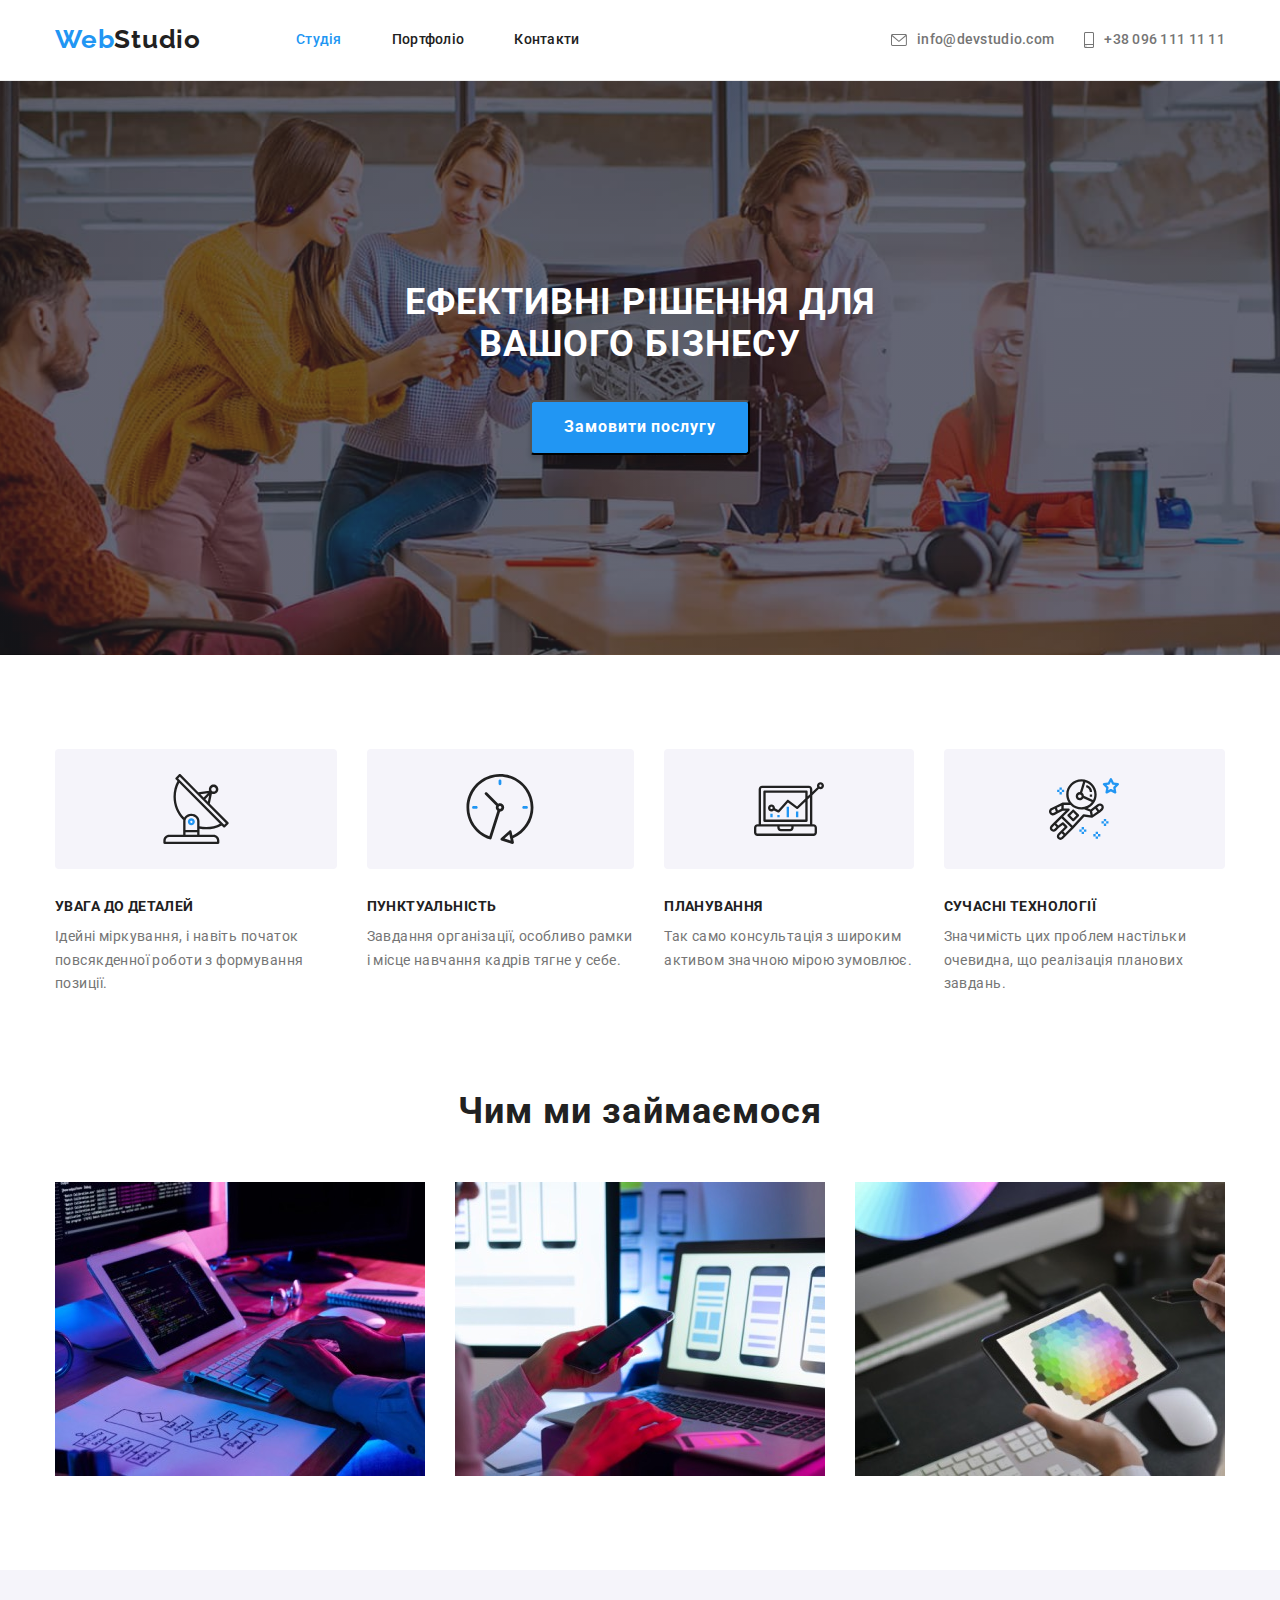
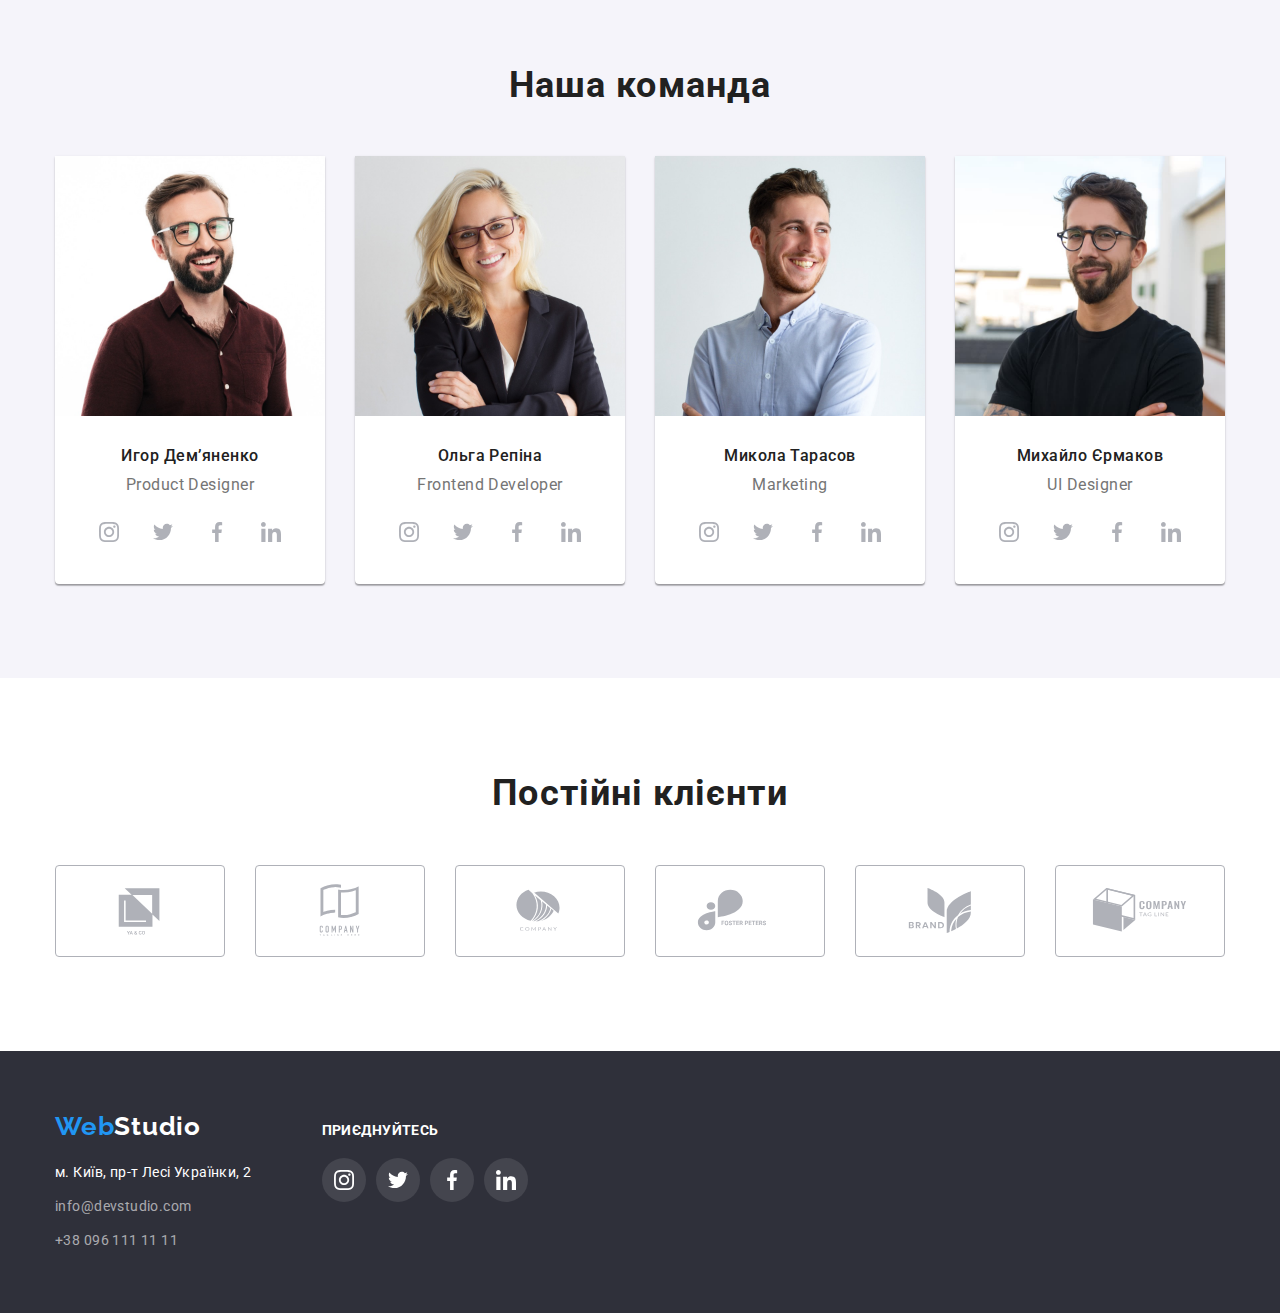
==== commit 2e1d1aa7: "correct some mistakes" ====
--- a/index.html
+++ b/index.html
@@ -38,14 +38,14 @@
             <ul class="contact-nav list">
                 <li class="contact-item">
                     <a href="mailto:info@devstudio.com" class="contact-link link">
-                        <svg class="icon-header" width="16px" height="12px">
+                        <svg class="icon-header" width="16" height="12">
                 <use href="./images/icons.svg#icon-envelope"></use>
               </svg> info@devstudio.com
                     </a>
                 </li>
                 <li class="contact-item">
                     <a href="tel:+380961111111" class="contact-link link">
-                        <svg class="icon-header" width="10px" height="16px">
+                        <svg class="icon-header" width="10" height="16">
                 <use href="./images/icons.svg#icon-smartphone"></use></svg
               >+38 096 111 11 11</a
             >
@@ -304,6 +304,7 @@
                 </ul>
             </div>
         </section>
+        <!-- Clients -->
         <section class="clients section">
             <div class="container">
                 <h2 class="clients-title title">Постійні клієнти</h2>
@@ -356,12 +357,12 @@
         </main>
         <!-- Footer -->
         <footer class="footer">
-            <address class="address">
-        <div class="container">
-          <div class="footer-wrap">
-            <div class="adress-wrap">
-              <a href="./index.html" class="logo-footer link">
-                Web<span class="logo-footer-span">Studio</span>
+            <div class="container">
+                <div class="footer-wrap">
+                    <div class="adress-wrap">
+                        <address class="address">
+              <a href="./index.html" class="logo-footer link"
+                >Web<span class="logo-footer-span">Studio</span>
               </a>
               <ul class="contacts list">
                 <li class="contacts-item">
@@ -370,55 +371,56 @@
                     target="_blank"
                     class="post-address link"
                     rel="noreferrer noopener nofollow "
-                    >м. Київ, пр-т Лесі Українки, 26</a
                   >
+                    м. Київ, пр-т Лесі Українки, 2
+                  </a>
                 </li>
                 <li class="contacts-item">
-                  <a href="mailto:info@devstudio.com " class="contact-item-link link"
-                    >info@devstudio.com</a
-                  >
+                  <a href="mailto:info@devstudio.com " class="contact-item-link link">
+                    info@devstudio.com
+                  </a>
                 </li>
                 <li class="contacts-item">
                   <a href="tel:+380961111111" class="contact-item-link link">+38 096 111 11 11</a>
                 </li>
               </ul>
-            </div>
-            <div class="footer-soc-wrap">
-              <h2 class="footer-soc-title title">Приєднуйтесь</h2>
-              <ul class="footer-soc list">
-                <li class="footer-soc-item">
-                  <a href="" class="footer-soc-link link">
-                    <svg class="footer-soc-icon" width="20" height="20">
-                      <use href="./images/icons.svg#icon-instagram"></use>
-                    </svg>
-                  </a>
-                </li>
-                <li class="footer-soc-item">
-                  <a href="" class="footer-soc-link link">
-                    <svg class="footer-soc-icon" width="20" height="20">
-                      <use href="./images/icons.svg#icon-twitter"></use>
-                    </svg>
-                  </a>
-                </li>
-                <li class="footer-soc-item">
-                  <a href="" class="footer-soc-link link">
-                    <svg class="footer-soc-icon" width="20" height="20">
-                      <use href="./images/icons.svg#icon-facebook"></use>
-                    </svg>
-                  </a>
-                </li>
-                <li class="footer-soc-item">
-                  <a href="" class="footer-soc-link link">
-                    <svg class="footer-soc-icon" width="20" height="20">
-                      <use href="./images/icons.svg#icon-linkedin"></use>
-                    </svg>
-                  </a>
-                </li>
-              </ul>
-            </div>
-          </div>
-        </div>
-      </address>
+            </address>
+                    </div>
+                    <div class="footer-soc-wrap">
+                        <h2 class="footer-soc-title title">Приєднуйтесь</h2>
+                        <ul class="footer-soc list">
+                            <li class="footer-soc-item">
+                                <a href="" class="footer-soc-link link">
+                                    <svg class="footer-soc-icon" width="20" height="20">
+                    <use href="./images/icons.svg#icon-instagram"></use>
+                  </svg>
+                                </a>
+                            </li>
+                            <li class="footer-soc-item">
+                                <a href="" class="footer-soc-link link">
+                                    <svg class="footer-soc-icon" width="20" height="20">
+                    <use href="./images/icons.svg#icon-twitter"></use>
+                  </svg>
+                                </a>
+                            </li>
+                            <li class="footer-soc-item">
+                                <a href="" class="footer-soc-link link">
+                                    <svg class="footer-soc-icon" width="20" height="20">
+                    <use href="./images/icons.svg#icon-facebook"></use>
+                  </svg>
+                                </a>
+                            </li>
+                            <li class="footer-soc-item">
+                                <a href="" class="footer-soc-link link">
+                                    <svg class="footer-soc-icon" width="20" height="20">
+                    <use href="./images/icons.svg#icon-linkedin"></use>
+                  </svg>
+                                </a>
+                            </li>
+                        </ul>
+                    </div>
+                </div>
+            </div>
         </footer>
 </body>
 
--- a/css/styles.css
+++ b/css/styles.css
@@ -218,8 +218,10 @@
 }
 
 .icon-thumb {
-    /* display: flex; */
-    padding: 25px 100px;
+    display: flex;
+    justify-content: center;
+    align-items: center;
+    height: 120px;
     margin-bottom: 30px;
     background: #f5f4fa;
     border-radius: 4px;
@@ -352,7 +354,8 @@
 }
 
 .clients-link {
-    padding: 16px 32px;
+    width: 170px;
+    height: 92px;
     border: 1px solid var(--icon-social-color);
     border-radius: 4px;
     color: var(--icon-social-color);
@@ -509,6 +512,7 @@
     line-height: 2;
     letter-spacing: 0.06em;
     margin-bottom: 4px;
+    color: var(--main-color);
 }
 
 .projects .text {
